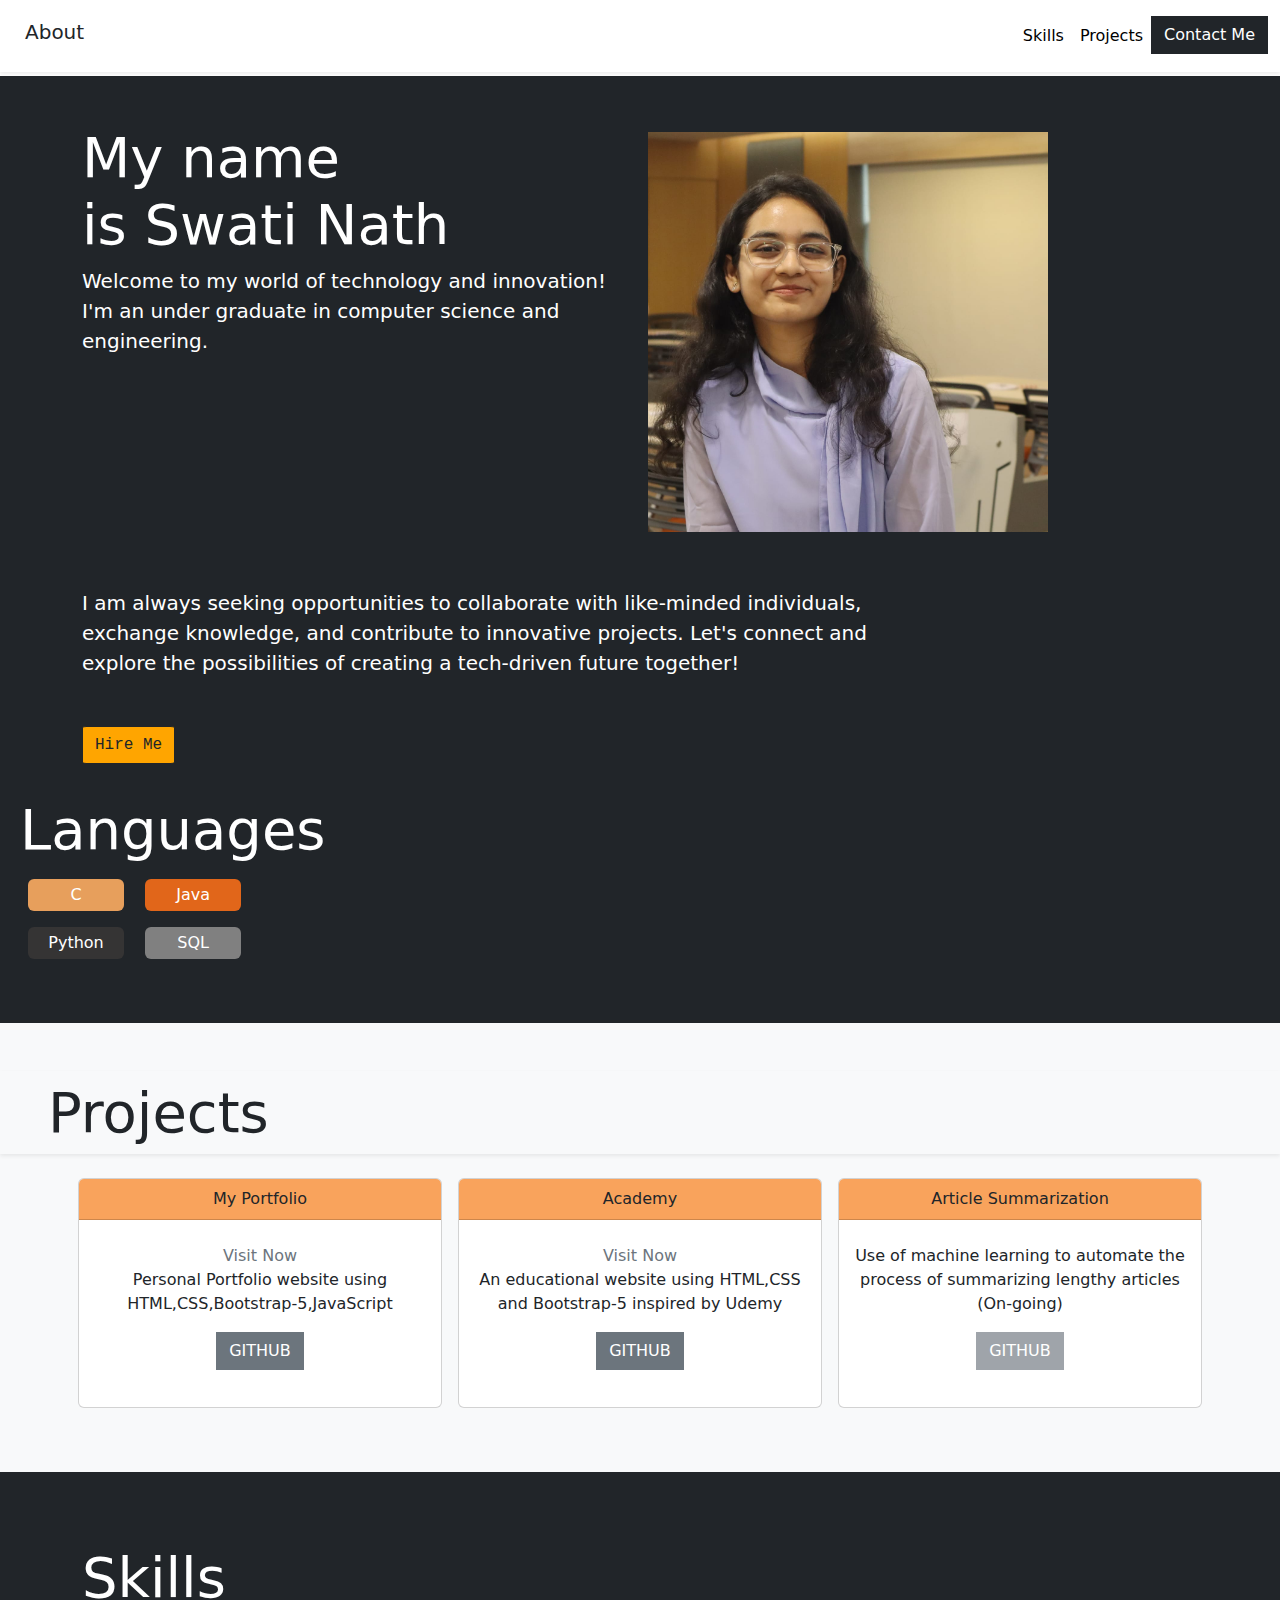
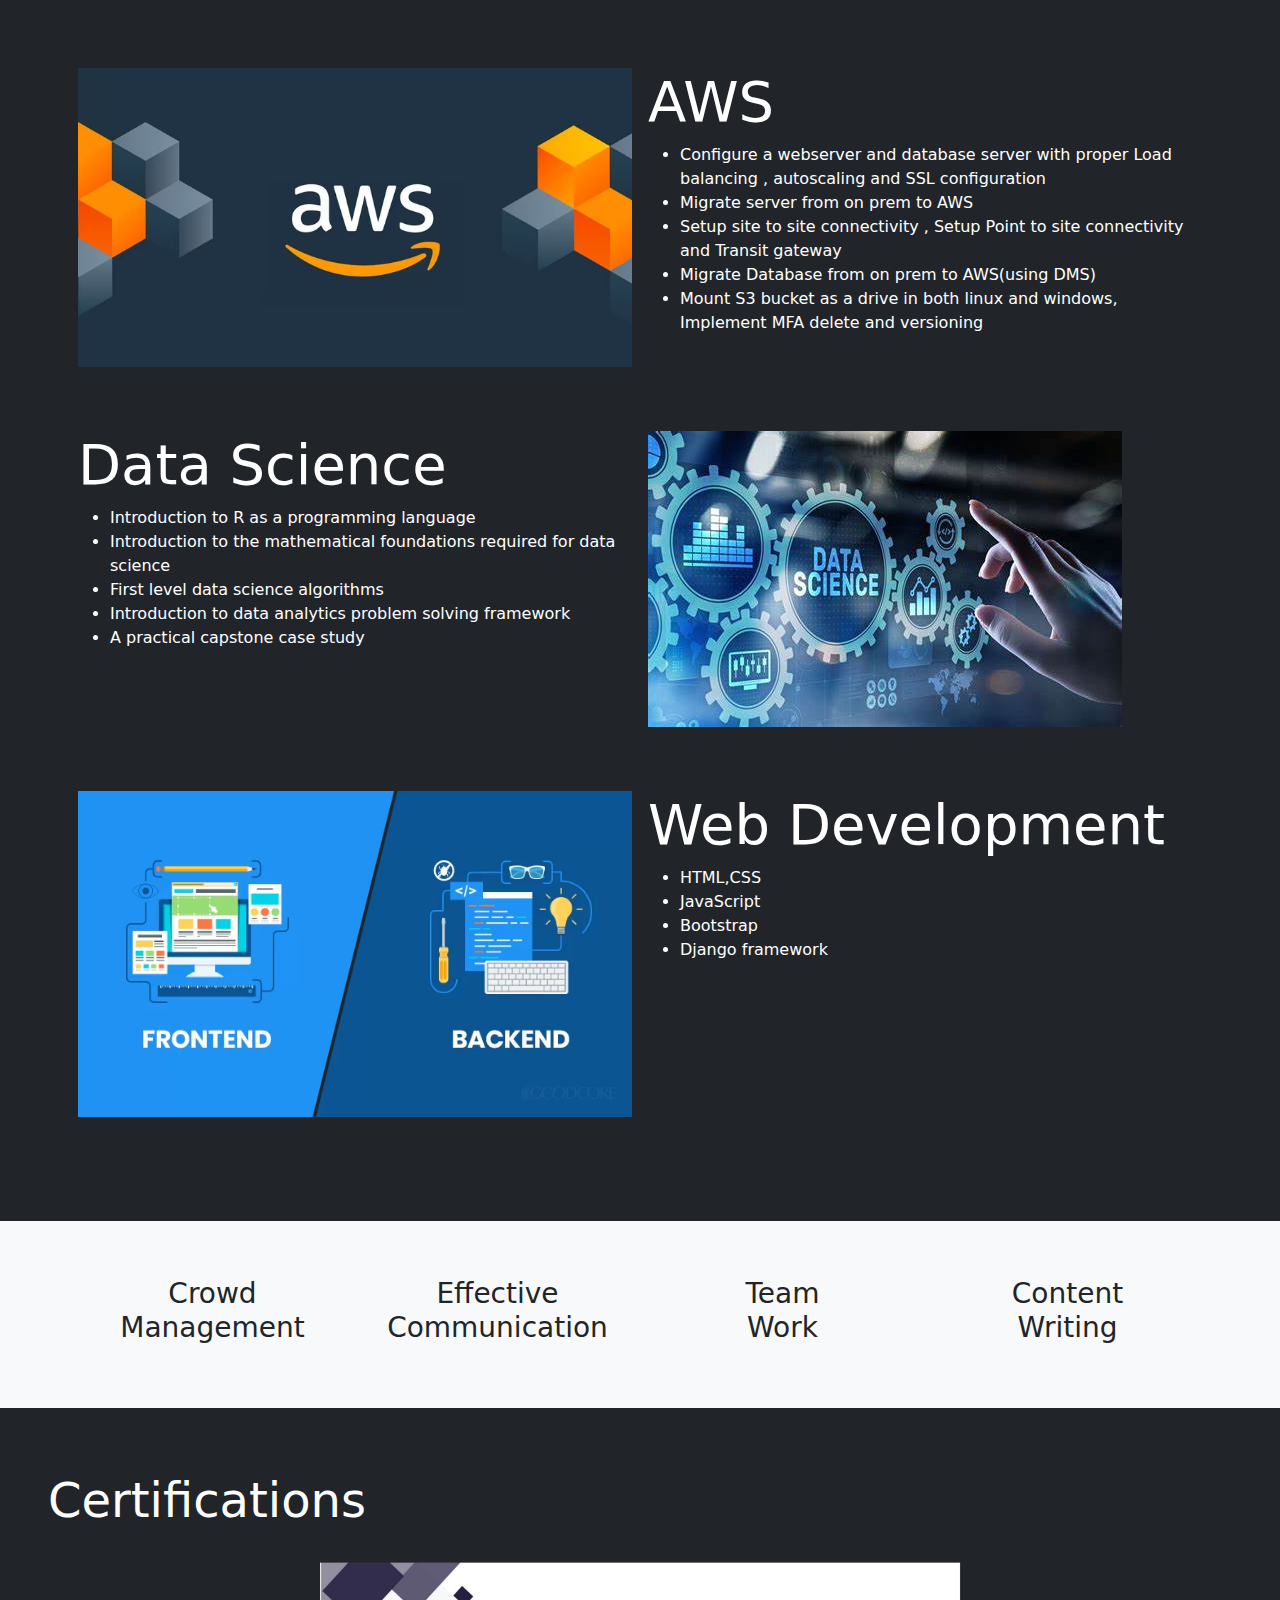
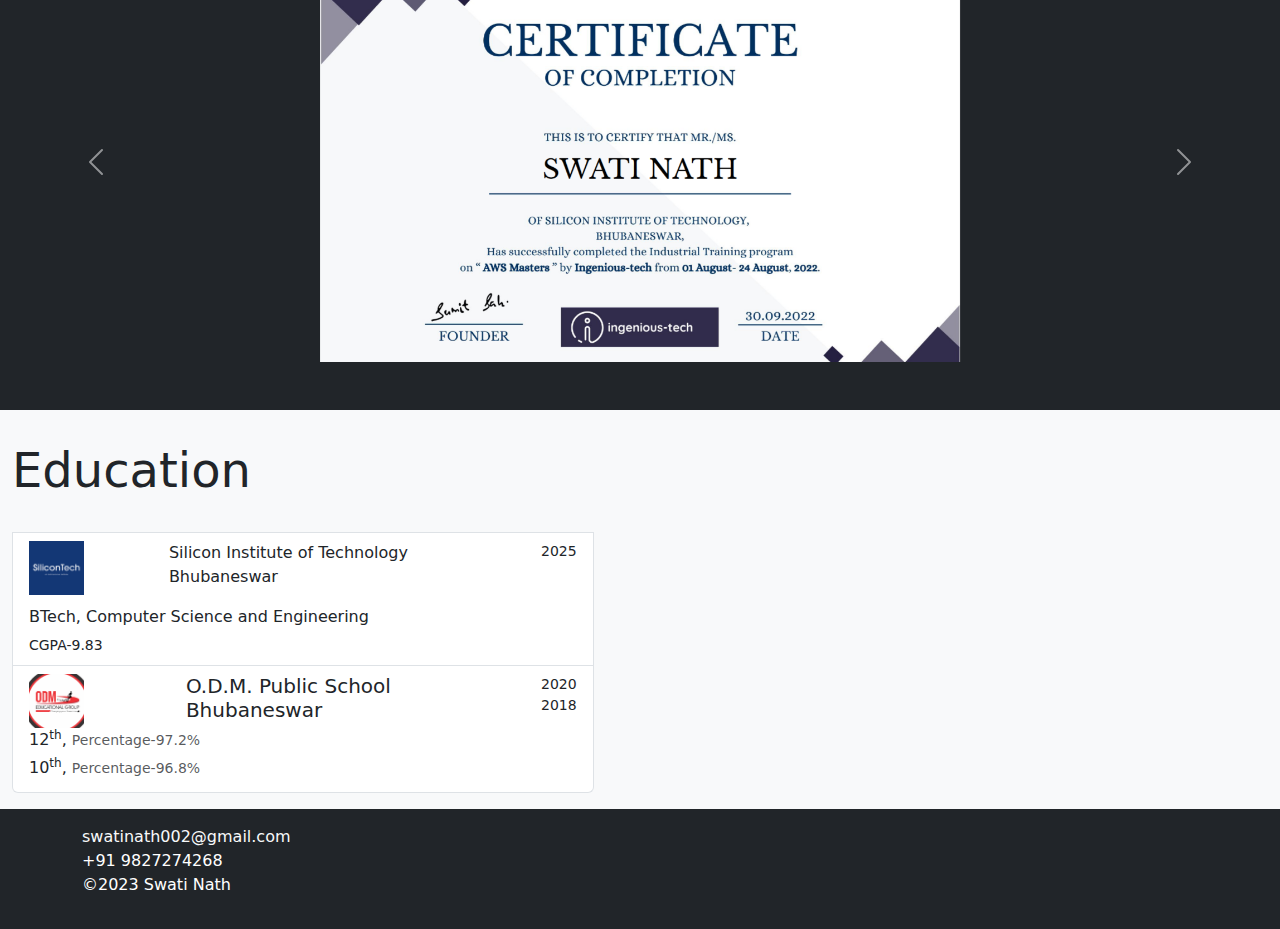
==== index.html @ 9d616083 "functionality improved" ====
<!DOCTYPE html>
<html lang="en">
<head>
    <meta charset="UTF-8">
    <meta name="viewport" content="width=device-width, initial-scale=1.0">
    <title>Swati Nath</title>
    <link rel="stylesheet" href="bootstrap/bootstrap.min.css">
    <link rel="stylesheet" href="https://cdnjs.cloudflare.com/ajax/libs/font-awesome/6.4.0/css/all.min.css" integrity="sha512-iecdLmaskl7CVkqkXNQ/ZH/XLlvWZOJyj7Yy7tcenmpD1ypASozpmT/E0iPtmFIB46ZmdtAc9eNBvH0H/ZpiBw==" crossorigin="anonymous" referrerpolicy="no-referrer" />
    <link rel="stylesheet" href="CSS/style.css">
</head>
<body>
    <!-- Nav bar -->
    <nav class="navbar navbar-expand-lg mb-1 shadow-sm">
        <div class="container-fluid">
          <a class="navbar-brand" href="#">
            <!-- <h5>About</h5> -->
            <!-- Button trigger modal -->
<button type="button" class="btn" data-bs-toggle="modal" data-bs-target="#exampleModal">
  <h5>About</h5>
</button>
<!-- Modal -->
<div class="modal fade" id="exampleModal" tabindex="-1" aria-labelledby="exampleModalLabel" aria-hidden="true">
  <div class="modal-dialog modal-dialog-centered modal-dialog-scrollable w-500">
    <div class="modal-content">
      <div class="modal-header">
        <h1 class="modal-title fs-5" id="exampleModalLabel">Hello readers!</h1>
        <button type="button" class="btn-close" data-bs-dismiss="modal" aria-label="Close"></button>
      </div>
      <div class="modal-body d-flex">
        <p class="fs-6">Welcome to my world of technology and innovation! <br> I'm an under graduate in computer science and engineering . <br>My passion lies in unraveling the mysteries hidden <br>within data and utilizing its potential to drive impactful insights. <br>
          Currently, I'm immersed in the fascinating realms of <br> machine learning and artificial intelligence, constantly seeking <br>to expand my knowledge and <br>apply cutting-edge techniques to real-world challenges. <br>
          Additionally, I work in building robust web applications <br> using Django, crafting solutions that seamlessly integrate <br>front-end and back-end technologies.The power to transform <br>ideas into functional, user-centric applications is what drives my <br>enthusiasm for web development.
          
          </p>
      </div>
      <div class="modal-footer">
        <button type="button" class="btn btn-secondary" data-bs-dismiss="modal">Close</button>
      
      </div>
    </div>
  </div>
</div>
          </a>
          <button class="navbar-toggler" type="button" data-bs-toggle="collapse" data-bs-target="#navbarNav" aria-controls="navbarNav" aria-expanded="false" aria-label="Toggle navigation">
            <span class="navbar-toggler-icon"></span>
          </button>
          <div class="collapse navbar-collapse" id="navbarNav">
            <ul class="navbar-nav ms-auto">
                <li class="nav-item">
                    <a class="nav-link active" aria-current="page" href="#skills">Skills</a>
                </li>
                <li class="nav-item">
                    <a class="nav-link active" aria-current="page" href="#projects">Projects</a>
                </li>
                <li class="nav-item">
                    <a class="btn bg-dark text-white rounded-0" href="#footer">Contact Me</a>
                </li>
              
            </ul>
          </div>
        </div>
      </nav>
    <!-- Photo and desc -->
    <section class="bg-dark text-white py-5 self">
        <div class="container">  
            <div class="row">
              <div class="col text-start">
                    <h1 class="display-4">My name <br> is <span class="fw-bolder">Swati Nath</span></h1>
                    <p class="lead">Welcome to my world of technology and innovation! <br> I'm an under graduate in computer science and engineering.</p>
                    </div>
                    <div class="col-md-6 p-2">
                      <img src="./image/photo1.jpeg" class="photo img-fluid mx-auto" alt="...">
                  </div>
                    <div class="text-lead-start">
                      <p class="lead my-5 d-flex"> I am always seeking opportunities to collaborate with like-minded individuals, <br>exchange knowledge, and contribute to innovative projects. Let's connect and <br>explore the possibilities of creating a tech-driven future together!</p>
                      <button class="lead font-monospace btn btn-outline-dark hirebtn">Hire Me</button>
                    </div>
                </div>
            </div>
            <div class="row">
                <div class="col-md-6 p-2 my-0 mx-3">
                  <h5 class="display-4 mt-4 ms-2">Languages</h5>
                      <div class="badge text-wrap-center py-2 mx-2 ms-3 my-2 lang1" style="width: 6rem; height: 2rem">C</div>
                      <div class="badge text-wrap-center py-2 mx-2 my-2 lang2" style="width: 6rem; height: 2rem">Java</div> <br>
                      <div class="badge text-wrap py-2 my-2 mx-2 ms-3 lang3" style="width: 6rem; height: 2rem">Python</div>
                      <div class="badge text-wrap py-2 my-2 mx-2 lang4" style="width: 6rem; height: 2rem">SQL</div>
                </div>
            </div>       
    </section>
    <!-- Projects -->
    <section id="projects" class="bg-light py-5">
        <div>
            <h3 class="lead display-4 px-5 py-2 shadow-sm d-block bg-light projects">Projects</h3>  
        </div>
           
        <div class="container py-2 d-flex">
            <div class="row">
                <div class="col-md-4 p-2 text-center">
                    <div class="card">
                        <div class="card-header">
                          My Portfolio
                        </div>
                        <div class="card-body">
                          <h5 class="card-title text-fs-6"></h5>
                          <a href="https://swatinath.netlify.app/" class="text-decoration-none text-secondary" target="_blank">Visit Now</a>
                          <p class="card-text text-lead">Personal Portfolio website using HTML,CSS,Bootstrap-5,JavaScript</p>
                          <a href="https://github.com/swatinath/portfolio" class="btn btn-secondary text-lead-monospace rounded-0" target="_blank">GITHUB</a>
                        </div>
                    </div>
                </div>
                <div class="col-md-4 p-2 text-center">
                    <div class="card">
                        <div class="card-header">
                          Academy
                        </div>
                        <div class="card-body">
                          <h5 class="card-title"></h5>
                          <a href="https://academy-bs.netlify.app/" class="text-decoration-none text-secondary" target="_blank">Visit Now</a>
                          <p class="card-text text-lead">An educational website using HTML,CSS and Bootstrap-5 inspired by Udemy </p>
                          <a href="https://github.com/swatinath/academy" class="btn btn-secondary text-lead-monospace rounded-0" target="_blank">GITHUB</a>
                        </div>
                      </div>
                </div>
                <div class="col-md-4 p-2 text-center">
                    <div class="card">
                        <div class="card-header">
                          Article Summarization
                        </div>
                        <div class="card-body">
                          <h5 class="card-title"></h5>
                          <p class="card-text text-lead">Use of machine learning to automate the process of summarizing lengthy articles <br>(On-going)</p>
                          <a href="#" target="_blank" disabled><button type="button" class="btn btn-secondary rounded-0" disabled>GITHUB</button>
                          </a>
                        </div>
                      </div>
                </div>
            </div>
        </div>
        
    </section>
    <!-- Skills -->
    <section id="skills" class="bg-dark text-white py-5">
        <div class="container">
            <h3 class="display-4 mt-4 my-5">Skills</h3>
            <div class="row my-3">
                <div class="col-md-6 col-md-push-6 p-2">
                    <img src="./image/awslogo.jpg" class="img-fluid" alt="...">
                </div>
                <div class="col-md-6 col-md-pull-6 p-2">
                    <h2 class="lead display-4">AWS</h2>
                    <ul>
                        <li>Configure a webserver and database server with proper Load balancing , autoscaling and SSL configuration</li>
                        <li>Migrate server from on prem to AWS</li>
                        <li>Setup site to site connectivity , Setup Point to site connectivity and Transit gateway</li>
                        <li>Migrate Database from on prem to AWS(using DMS)</li>
                        <li>Mount S3 bucket as a drive in both linux and windows, Implement MFA delete and versioning</li>
                      
                    </ul>                   
                </div>
            </div>
            <div class="row my-5 row-reorder">
                <div id="side_panel" class="col-md-6 col-sm-12 p-2">
                    <h2 class="lead display-4">Data Science</h2>
                    <ul>
                      <li>Introduction to R as a programming language</li> 
                      <li>Introduction to the mathematical foundations required for data science</li> 
                      <li>First level data science algorithms</li> 
                      <li>Introduction to data analytics problem solving framework</li>
                      <li>A practical capstone case study</li>
                    </ul>                   
                </div>
                <div id="mainContent" class="col-md-6 col-sm-12 p-2">
                    <img src="./image/Data sc.jpeg" class="img-fluid" alt="...">
                </div>
            </div>
            <div class="row my-5">
                <div class="col-md-6 p-2">
                    <img src="./image/webd.jpg" class="img-fluid" alt="...">
                </div>
                <div class="col-md-6 p-2">
                    <h2 class="lead display-4">Web Development</h2>
                    <ul>
                        <li>HTML,CSS</li>
                        <li>JavaScript</li>
                        <li>Bootstrap</li>
                        <li>Django framework</li>
                    </ul>                   
                </div>    
            </div>
        </div>
            

    </section>
    <!-- soft skills -->
    <section class="bg-light py-5">
      <div class="container">
          <div class="row">
              <div class="col-sm-3 p-2 text-center">
                <i class="fa-solid fa-users fa-2xl"></i>
                  <h3> Crowd <br> Management</h3>
              </div>
              <div class="col-sm-3 p-2 text-center">
                <i class="fa-solid fa-comment-dots fa-2xl"></i>
                  <h3> Effective <br> Communication</h3>
              </div>
              <div class="col-sm-3 p-2 text-center">
                <i class="fa-solid fa-people-carry-box fa-2xl"></i>
                  <h3> Team <br> Work</h3>
              </div>
              <div class="col-sm-3 p-2 text-center">
                <i class="fa-solid fa-pen-to-square fa-2xl"></i>
                  <h3> Content <br> Writing</h3>
              </div>
          </div>
      </div>
  </section>
    
    <!-- Certifications carousel -->
    <section class="bg-dark text-white py-5">
        <h3 class="display-5 py-3 mx-5 mb-3">Certifications</h3>
        <div id="carouselExampleFade" class="carousel slide carousel-fade">
            <div class="carousel-inner">
              <div class="carousel-item active ">
                <img src="./image/AWS Masters Certificate - SWATI NATH.png" class="mx-auto d-block w-50" alt="...">
              </div>
              <div class="carousel-item">
                <img src="./image/dsc-certificate.jpg" class="mx-auto d-block w-50" alt="...">
              </div>
            </div>
            <button class="carousel-control-prev" type="button" data-bs-target="#carouselExampleFade" data-bs-slide="prev">
              <span class="carousel-control-prev-icon" aria-hidden="true"></span>
              <span class="visually-hidden">Previous</span>
            </button>
            <button class="carousel-control-next" type="button" data-bs-target="#carouselExampleFade" data-bs-slide="next">
              <span class="carousel-control-next-icon" aria-hidden="true"></span>
              <span class="visually-hidden">Next</span>
            </button>
          </div>
    </section>
    <!-- Education -->
    <section class="bg-light py-3">
      <div class="container d-inline-flex px-10">
        <div class="list-group">
            <h3 class="display-5 py-3 mb-3">Education</h3>
            <a href="#" class="list-group-item list-group-item-action" aria-current="true">
              <div class="d-flex w-200 justify-content-between">
                <img src="./image/siliconlogo.png" alt="." class="float-start edlogo">
                <p class="mb-3 text-md-start">Silicon Institute of Technology <br>Bhubaneswar</p>
                <small class="ps-5">2025</small>
              </div>
              <p class="mb-1">BTech, Computer Science and Engineering</p>
              <small>CGPA-9.83</small>
            </a>
            <a href="#" class="list-group-item list-group-item-action">
              <div class="d-flex w-200 justify-content-between">
                <img src="./image/odmlogo.jpg" alt="." class="float-start edlogo">
                <h5 class="mb-1">O.D.M. Public School <br>Bhubaneswar</h5>
                <small class="ps-5">2020 <br>2018</small>
              </div>
              <p class="mb-1">12<sup>th</sup>,
              <small class="text-body-secondary">Percentage-97.2%</small></p>
              <p class="mb-1">10<sup>th</sup>,
                <small class="text-body-secondary">Percentage-96.8%</small></p>
            </a>
          </div>
    </div>
      
  </section>
    <!-- footer -->
    <footer id="footer" class="bg-dark text-white py-3">
      <div class="container">
          <div class="row">
              <div class="col-sm-6">
                  <p><a href="" class="text-decoration-none d-flex text-light">swatinath002@gmail.com</a>+91 9827274268 <br>&copy;2023 Swati Nath</p>
                 
              </div>
              <div class="col-sm-6 text-end">
                <a href="https://github.com/swatinath" class="icon-link" target="_blank"><i class="fa-brands fa-square-github fa-2xl"></i></a>
                <a href="https://www.linkedin.com/in/swati-nath20" class="icon-link" target="_blank"><i class="fa-brands fa-linkedin fa-2xl mx-0.5"></i></a>
              </div>
          </div>
      </div>
  </footer>
    <script src="./bootstrap/bootstrap.bundle.min.js"></script>
    
</body>
</html>
---- CSS/style.css ----
body{
    overflow-x: hidden;
}
.badge{
    background-color: rgb(67, 67, 67);
    font-size: medium;
    font-weight: 400;
}
.self{
    height: 50%;
}
.photo{
    margin-top: 0px;
    margin-left: 170px;
    height: 400px;
    width: 400px;
}

.hirebtn{
    background-color: orange;
    border-radius: 5%;
}
.lang1{
    background-color: rgb(231, 159, 92);
}
.lang2{
    background-color: rgb(225, 102, 26);
}
.lang3{
    background-color: rgb(53, 52, 52);
}
.lang4{
    background-color:  grey;
}
.aca{
    overflow-x: auto;
    width: 100%;
    text-align: left;
    margin-left: 10px;
   
}
.carousel-item{
    height: 400px;
}
.edlogo{
    height: 10%;
    width: 10%;
}
.icon-link{
    color: inherit;
  text-decoration: none;
}
.card-header{
    background-color: rgb(249, 163, 92);
}
.card{
    height: 230px;
}

@media only screen and (max-width: 786px) {
    .container{
        width: 100%;
    }
    .carousel-item{
        height: auto;
    }
    .reorder {
        display: flex;
        flex-direction: column;
      }
      #side_panel{
        order: 2;
      }
    .projects{
        margin-left: 0%;
        border-collapse: collapse ;
    }
    .icon-link{
        margin-bottom: auto;
    }
}
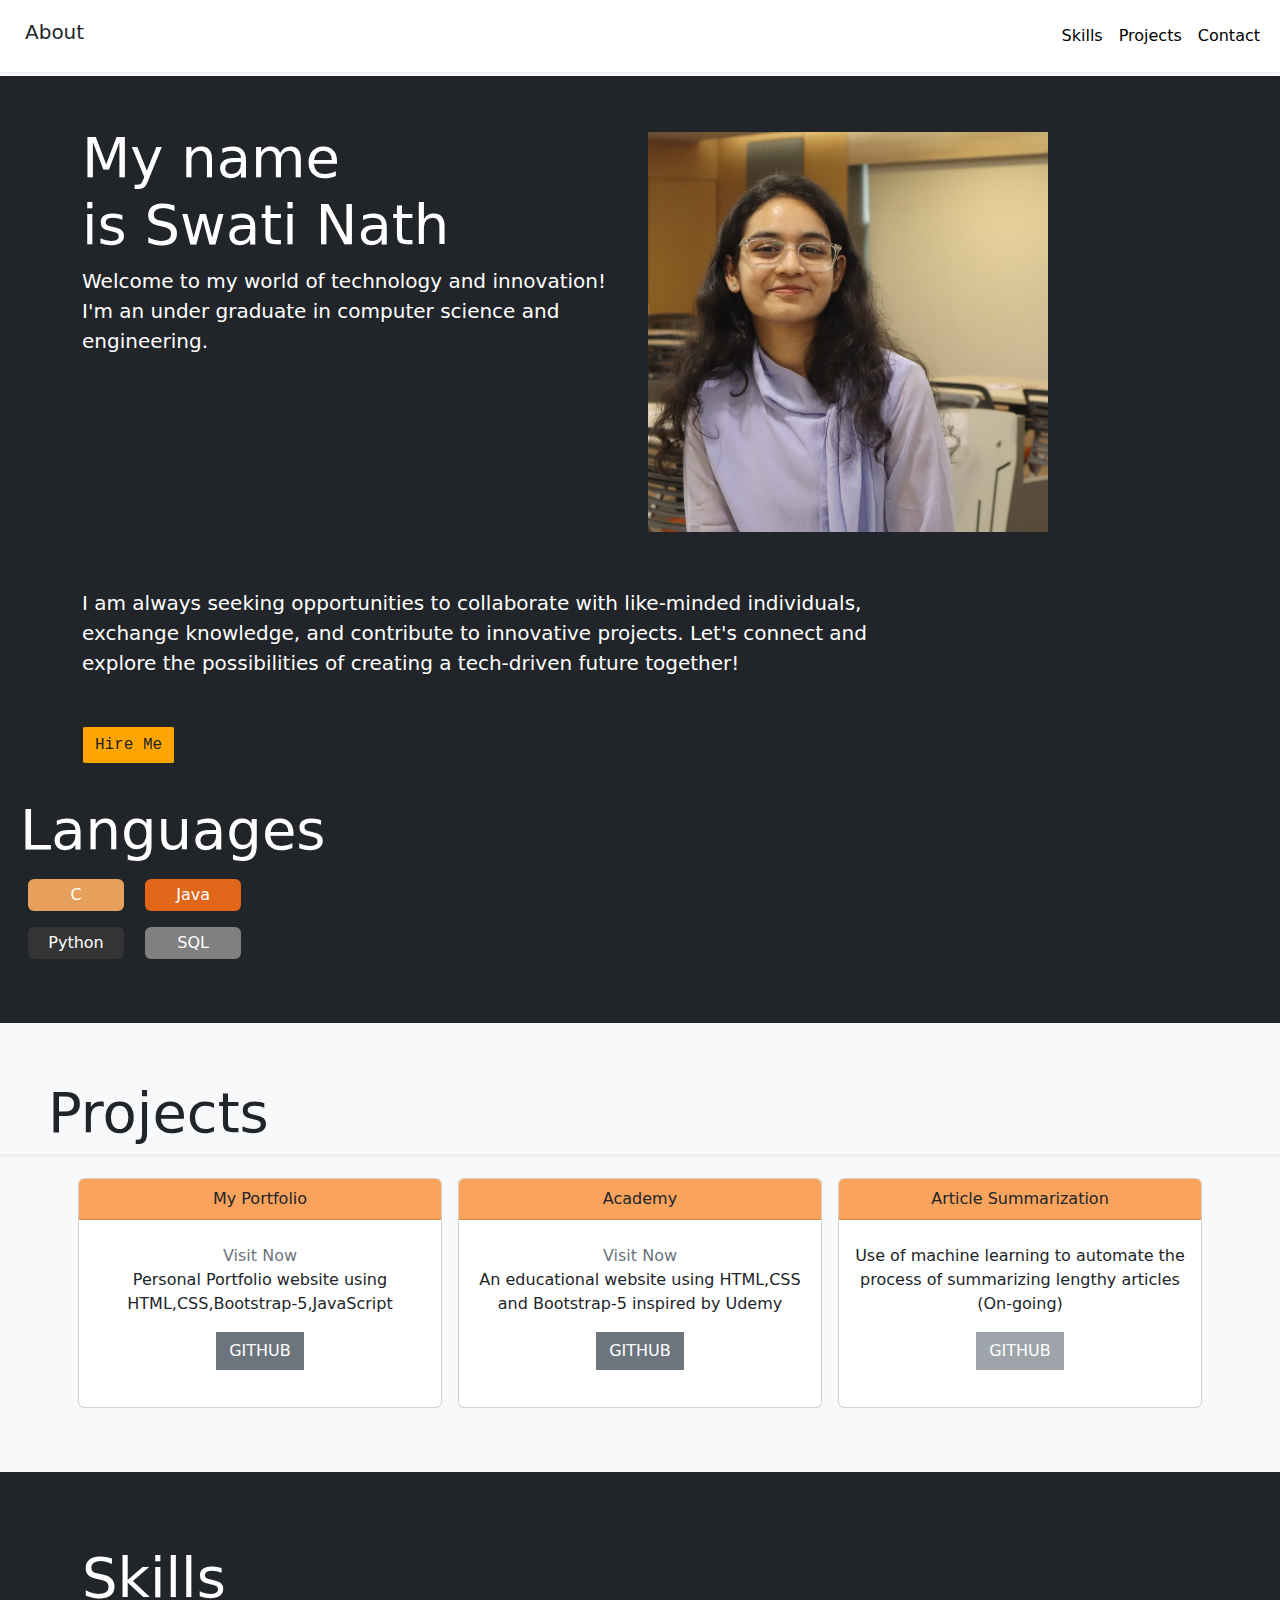
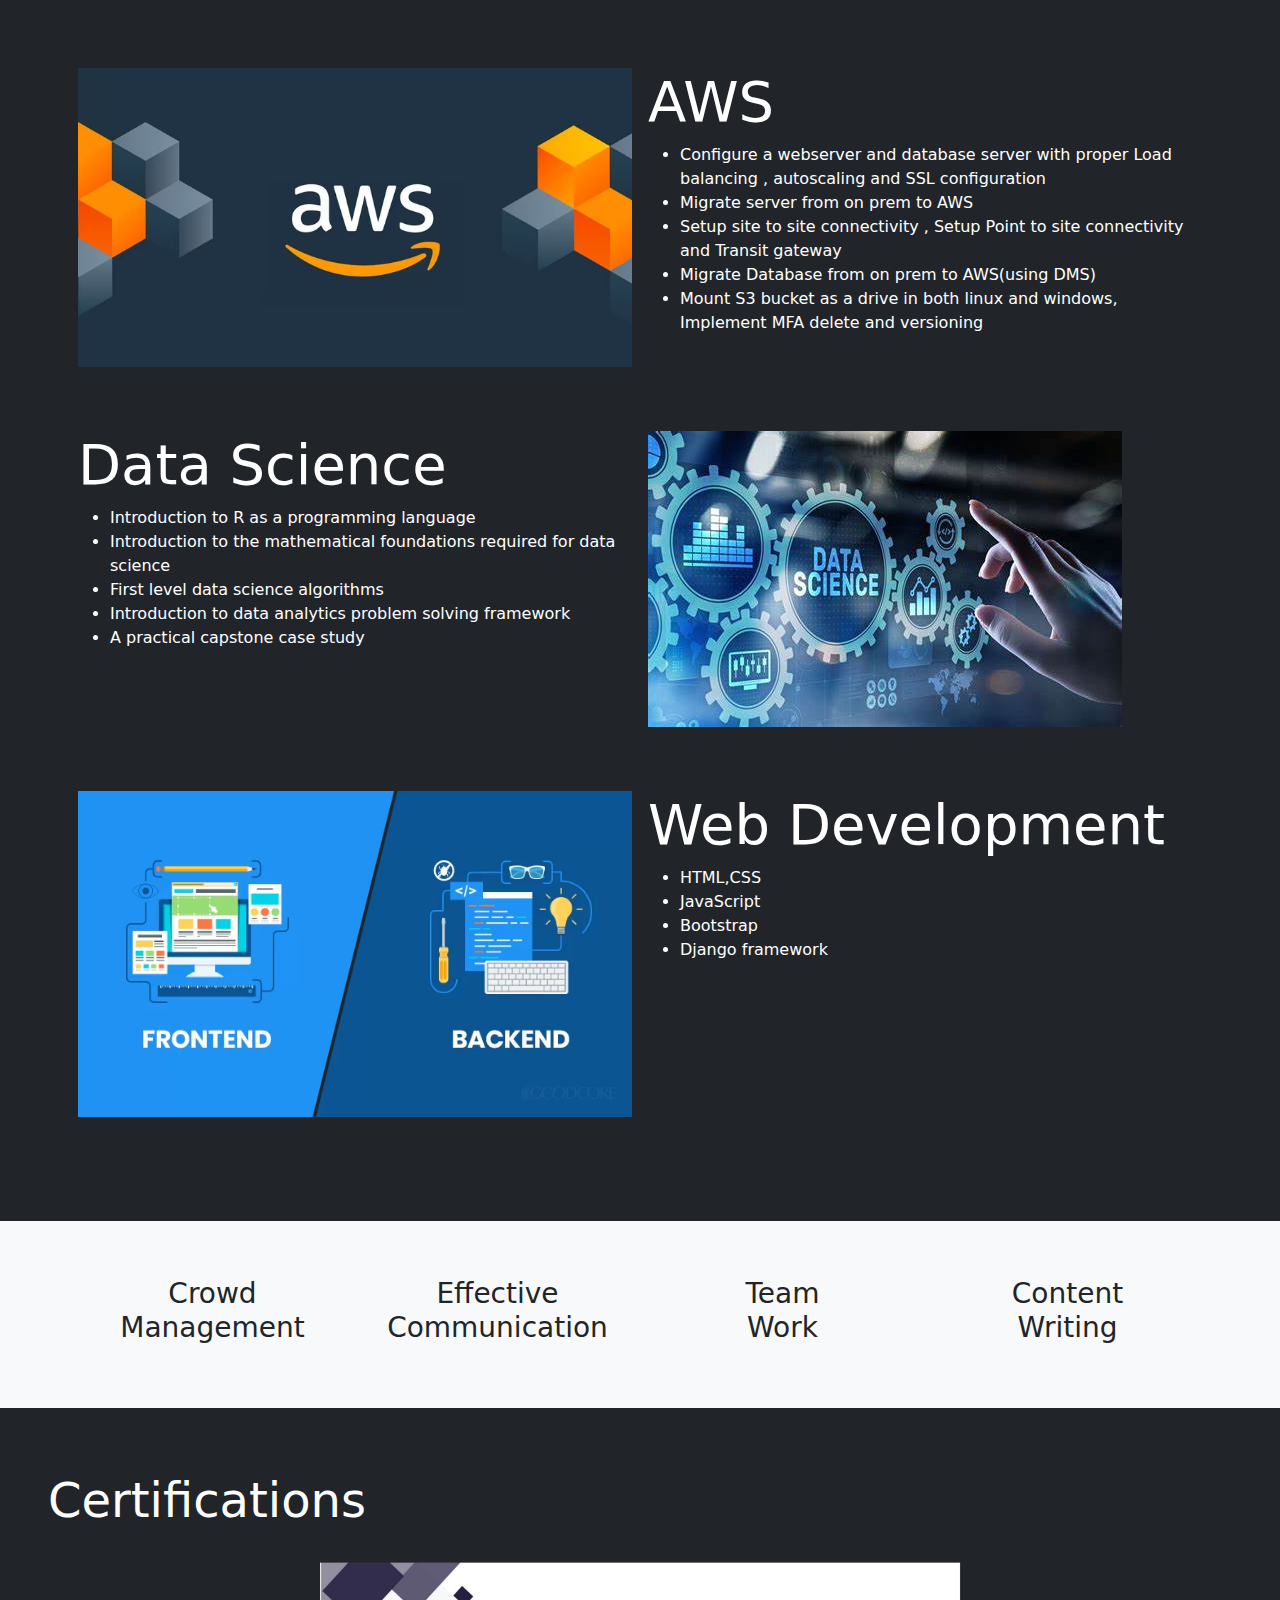
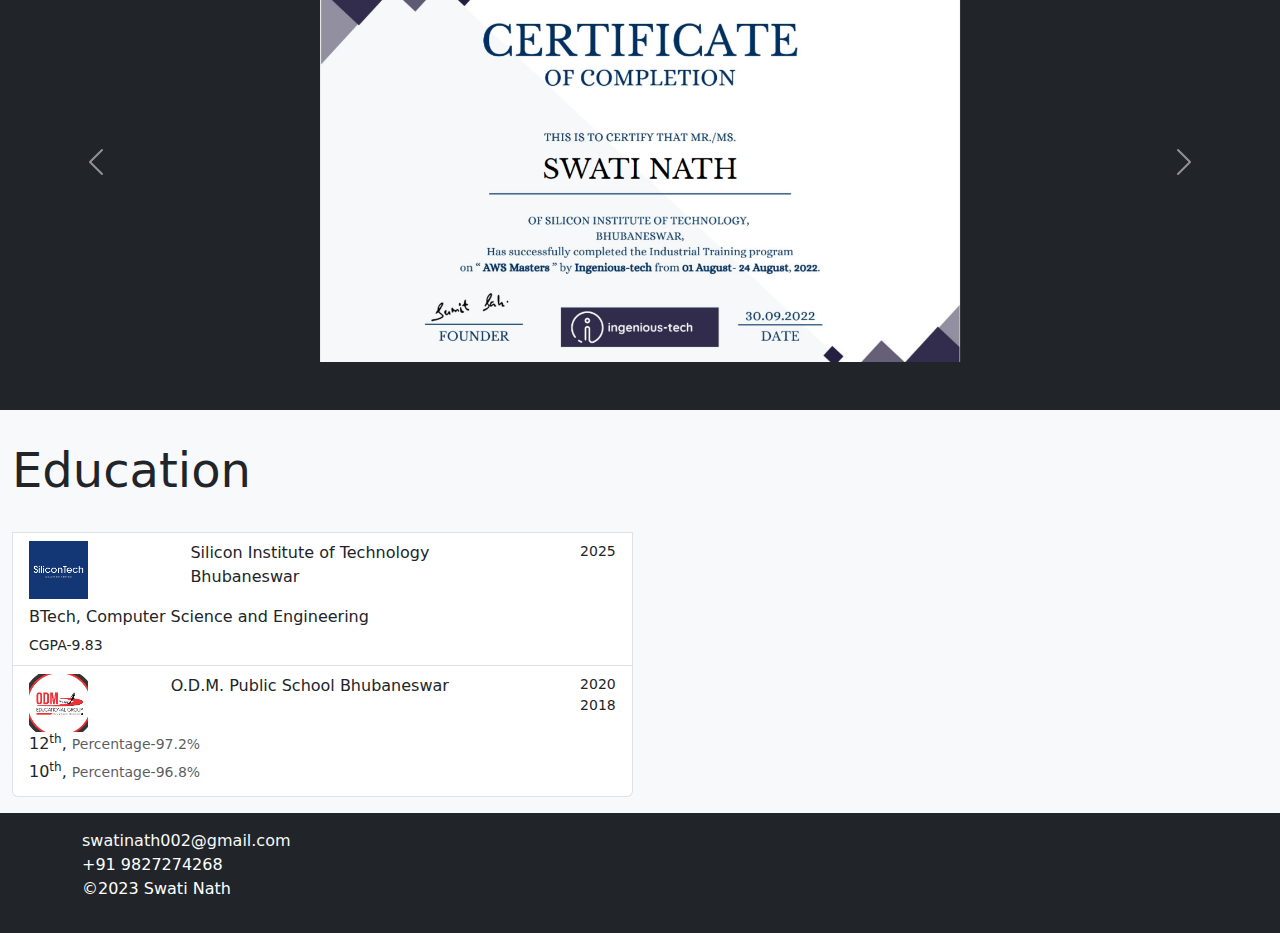
==== commit ad0ddfcc: "improved functionality" ====
--- a/index.html
+++ b/index.html
@@ -53,8 +53,11 @@
                     <a class="nav-link active" aria-current="page" href="#projects">Projects</a>
                 </li>
                 <li class="nav-item">
+                    <a class="nav-link active" aria-current="page" href="#footer">Contact</a>
+                </li>
+                <!-- <li class="nav-item">
                     <a class="btn bg-dark text-white rounded-0" href="#footer">Contact Me</a>
-                </li>
+                </li> -->
               
             </ul>
           </div>
@@ -254,7 +257,7 @@
             <a href="#" class="list-group-item list-group-item-action">
               <div class="d-flex w-200 justify-content-between">
                 <img src="./image/odmlogo.jpg" alt="." class="float-start edlogo">
-                <h5 class="mb-1">O.D.M. Public School <br>Bhubaneswar</h5>
+                <p class="mb-2">O.D.M. Public School Bhubaneswar</p>
                 <small class="ps-5">2020 <br>2018</small>
               </div>
               <p class="mb-1">12<sup>th</sup>,
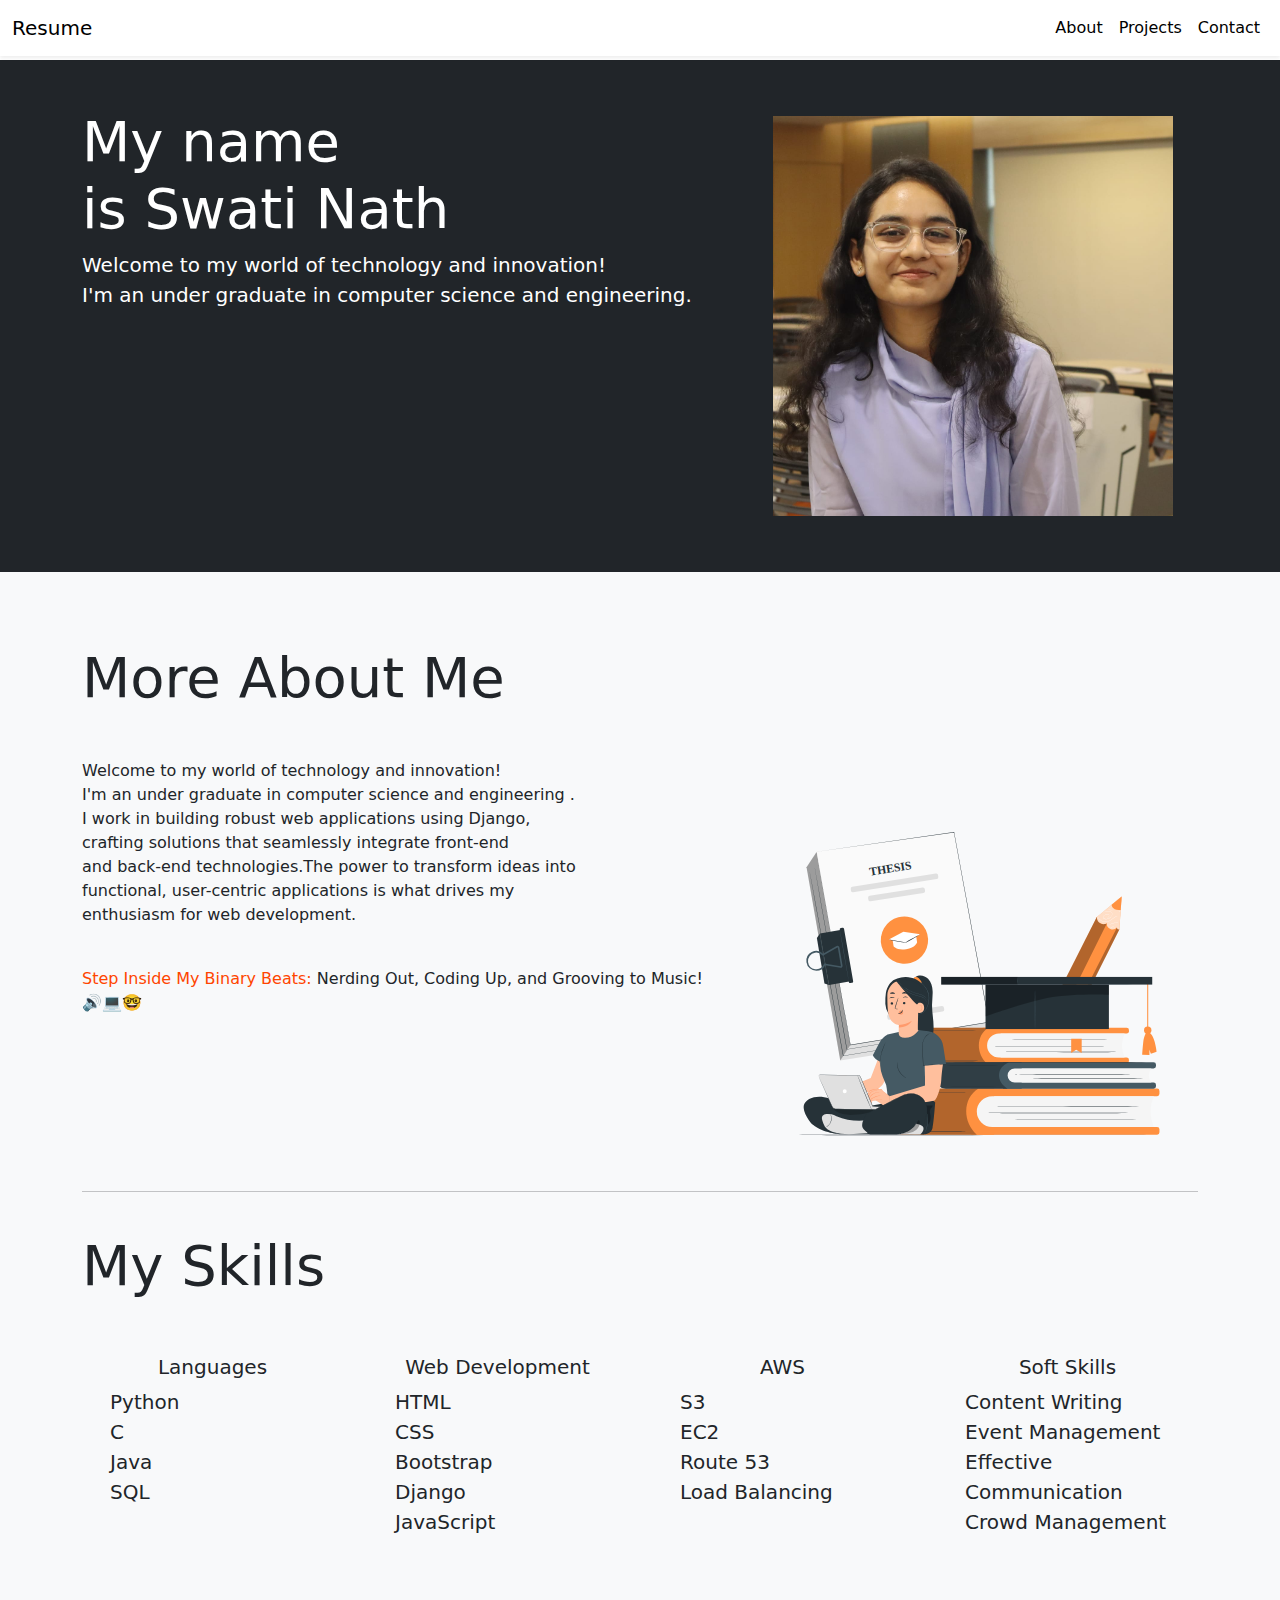
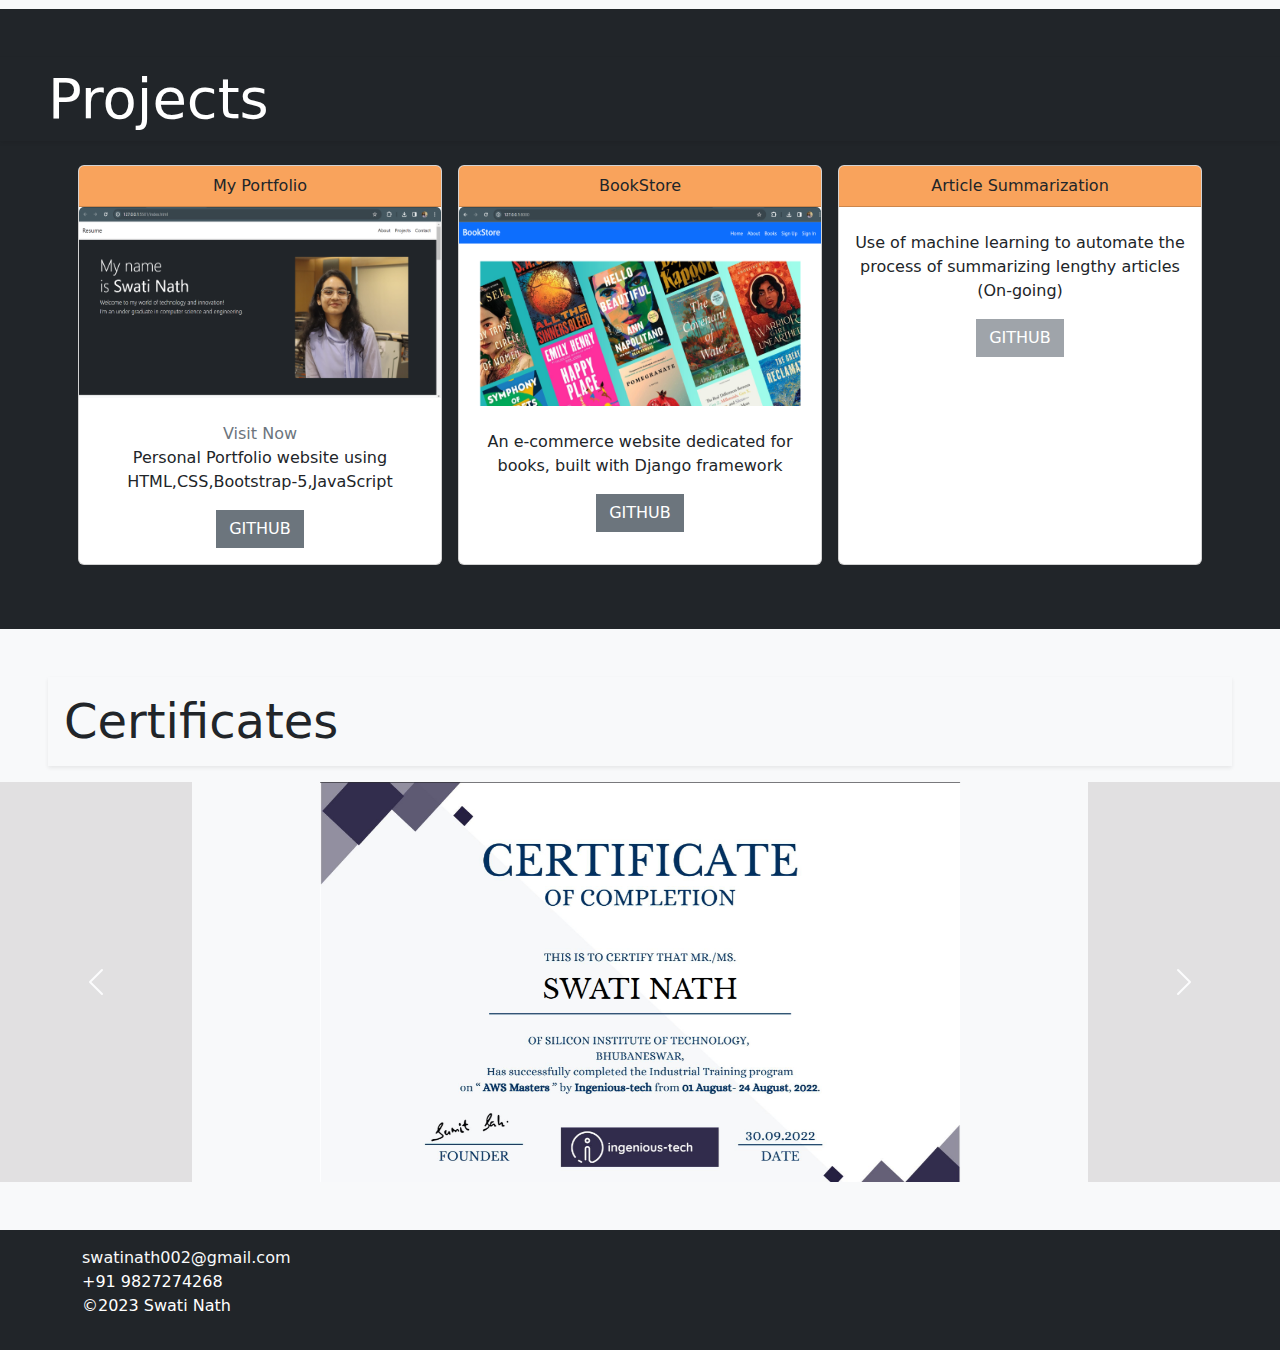
==== commit f8fa0546: "new edits" ====
--- a/index.html
+++ b/index.html
@@ -12,42 +12,17 @@
     <!-- Nav bar -->
     <nav class="navbar navbar-expand-lg mb-1 shadow-sm">
         <div class="container-fluid">
-          <a class="navbar-brand" href="#">
-            <!-- <h5>About</h5> -->
-            <!-- Button trigger modal -->
-<button type="button" class="btn" data-bs-toggle="modal" data-bs-target="#exampleModal">
-  <h5>About</h5>
-</button>
-<!-- Modal -->
-<div class="modal fade" id="exampleModal" tabindex="-1" aria-labelledby="exampleModalLabel" aria-hidden="true">
-  <div class="modal-dialog modal-dialog-centered modal-dialog-scrollable w-500">
-    <div class="modal-content">
-      <div class="modal-header">
-        <h1 class="modal-title fs-5" id="exampleModalLabel">Hello readers!</h1>
-        <button type="button" class="btn-close" data-bs-dismiss="modal" aria-label="Close"></button>
-      </div>
-      <div class="modal-body d-flex">
-        <p class="fs-6">Welcome to my world of technology and innovation! <br> I'm an under graduate in computer science and engineering . <br>My passion lies in unraveling the mysteries hidden <br>within data and utilizing its potential to drive impactful insights. <br>
-          Currently, I'm immersed in the fascinating realms of <br> machine learning and artificial intelligence, constantly seeking <br>to expand my knowledge and <br>apply cutting-edge techniques to real-world challenges. <br>
-          Additionally, I work in building robust web applications <br> using Django, crafting solutions that seamlessly integrate <br>front-end and back-end technologies.The power to transform <br>ideas into functional, user-centric applications is what drives my <br>enthusiasm for web development.
+<a href="swatinath.pdf" target="_blank" style="text-decoration: none; color:black" class="fs-5">Resume</a>
+  
+
           
-          </p>
-      </div>
-      <div class="modal-footer">
-        <button type="button" class="btn btn-secondary" data-bs-dismiss="modal">Close</button>
-      
-      </div>
-    </div>
-  </div>
-</div>
-          </a>
           <button class="navbar-toggler" type="button" data-bs-toggle="collapse" data-bs-target="#navbarNav" aria-controls="navbarNav" aria-expanded="false" aria-label="Toggle navigation">
             <span class="navbar-toggler-icon"></span>
           </button>
           <div class="collapse navbar-collapse" id="navbarNav">
             <ul class="navbar-nav ms-auto">
                 <li class="nav-item">
-                    <a class="nav-link active" aria-current="page" href="#skills">Skills</a>
+                    <a class="nav-link active" aria-current="page" href="#skills">About</a>
                 </li>
                 <li class="nav-item">
                     <a class="nav-link active" aria-current="page" href="#projects">Projects</a>
@@ -55,10 +30,6 @@
                 <li class="nav-item">
                     <a class="nav-link active" aria-current="page" href="#footer">Contact</a>
                 </li>
-                <!-- <li class="nav-item">
-                    <a class="btn bg-dark text-white rounded-0" href="#footer">Contact Me</a>
-                </li> -->
-              
             </ul>
           </div>
         </div>
@@ -71,29 +42,81 @@
                     <h1 class="display-4">My name <br> is <span class="fw-bolder">Swati Nath</span></h1>
                     <p class="lead">Welcome to my world of technology and innovation! <br> I'm an under graduate in computer science and engineering.</p>
                     </div>
-                    <div class="col-md-6 p-2">
+                    <div class="col-md-5 col-12 p-2 text-center">
                       <img src="./image/photo1.jpeg" class="photo img-fluid mx-auto" alt="...">
-                  </div>
-                    <div class="text-lead-start">
-                      <p class="lead my-5 d-flex"> I am always seeking opportunities to collaborate with like-minded individuals, <br>exchange knowledge, and contribute to innovative projects. Let's connect and <br>explore the possibilities of creating a tech-driven future together!</p>
-                      <button class="lead font-monospace btn btn-outline-dark hirebtn">Hire Me</button>
                     </div>
                 </div>
             </div>
-            <div class="row">
-                <div class="col-md-6 p-2 my-0 mx-3">
-                  <h5 class="display-4 mt-4 ms-2">Languages</h5>
-                      <div class="badge text-wrap-center py-2 mx-2 ms-3 my-2 lang1" style="width: 6rem; height: 2rem">C</div>
-                      <div class="badge text-wrap-center py-2 mx-2 my-2 lang2" style="width: 6rem; height: 2rem">Java</div> <br>
-                      <div class="badge text-wrap py-2 my-2 mx-2 ms-3 lang3" style="width: 6rem; height: 2rem">Python</div>
-                      <div class="badge text-wrap py-2 my-2 mx-2 lang4" style="width: 6rem; height: 2rem">SQL</div>
-                </div>
-            </div>       
     </section>
+    <!-- Skills -->
+    <section id="skills" class="bg-light py-5">
+      <div class="container">
+        <div class="row">
+          <h3 class="display-4 mt-4 my-5">More About Me</h3>
+          <div class="col">
+            <p class="fs-6">Welcome to my world of technology and innovation! <br> I'm an under graduate in computer science and engineering . <br>
+              I work in building robust web applications using Django,<br> crafting solutions that seamlessly integrate front-end<br> and back-end technologies.The power to transform ideas into <br>functional, user-centric applications is what drives my <br>enthusiasm for web development.
+              <br><br>
+              <p><span style="color: orangered;">Step Inside My Binary Beats:</span> Nerding Out, Coding Up, and Grooving to Music! 🔊💻🤓</p> <br>
+              </p>
+          </div>
+          <div class="col-md-5 col-12 p-2 text-center">
+            <img src="./image/Thesis-pana.svg" class="photo img-fluid mx-auto" alt="...">
+        </div>
+        </div>
+        <div class="text-dark">
+          <hr>
+        </div>
+        <div class="row">
+          <h3 class="display-4 mt-4 my-5">My Skills</h3>
+          <div class="col-md-3 p-2 text-center">
+            <h5>Languages</h5>
+            <ul class="fs-5 text-start" style="list-style-type: none;">
+              <li>Python</li>
+              <li>C</li>
+              <li>Java</li>
+              <li>SQL</li>
+            </ul>
+          </div>
+        <div class="col-md-3 p-2 text-center">
+          <h5>Web Development</h5>
+            <ul class="fs-5 text-start" style="list-style-type: none;">
+              <li>HTML</li>
+              <li>CSS</li>
+              <li>Bootstrap</li>
+              <li>Django</li>
+              <li>JavaScript</li>
+            </ul>
+        </div>
+        <div class="col-md-3 p-2 text-center">
+          <h5>AWS</h5>
+            <ul class="fs-5 text-start" style="list-style-type: none;">
+              <li>S3</li>
+              <li>EC2</li>
+              <li>Route 53</li>
+              <li>Load Balancing</li>
+              
+            </ul>
+        </div>
+        <div class="col-md-3 p-2 text-center">
+          <h5>Soft Skills</h5>
+            <ul class="fs-5 text-start" style="list-style-type: none;">
+              <li>Content Writing</li>
+              <li>Event Management</li>
+              <li>Effective Communication</li>
+              <li>Crowd Management</li>
+            </ul>
+        </div>
+      </div>
+          </div>
+
+          
+
+  </section>
     <!-- Projects -->
-    <section id="projects" class="bg-light py-5">
+    <section id="projects" class="bg-dark text-white py-5">
         <div>
-            <h3 class="lead display-4 px-5 py-2 shadow-sm d-block bg-light projects">Projects</h3>  
+            <h3 class="lead display-4 px-5 py-2 shadow-sm d-block projects">Projects</h3>  
         </div>
            
         <div class="container py-2 d-flex">
@@ -102,7 +125,9 @@
                     <div class="card">
                         <div class="card-header">
                           My Portfolio
-                        </div>
+                          
+                        </div>
+                        <img src="./image/pf.png" class="card-img-top" style="height: 50%;" alt="...">
                         <div class="card-body">
                           <h5 class="card-title text-fs-6"></h5>
                           <a href="https://swatinath.netlify.app/" class="text-decoration-none text-secondary" target="_blank">Visit Now</a>
@@ -114,13 +139,13 @@
                 <div class="col-md-4 p-2 text-center">
                     <div class="card">
                         <div class="card-header">
-                          Academy
-                        </div>
+                          BookStore
+                        </div>
+                        <img src="./image/bs2.png" class="card-img-top" style="height: 50%;" alt="...">
                         <div class="card-body">
                           <h5 class="card-title"></h5>
-                          <a href="https://academy-bs.netlify.app/" class="text-decoration-none text-secondary" target="_blank">Visit Now</a>
-                          <p class="card-text text-lead">An educational website using HTML,CSS and Bootstrap-5 inspired by Udemy </p>
-                          <a href="https://github.com/swatinath/academy" class="btn btn-secondary text-lead-monospace rounded-0" target="_blank">GITHUB</a>
+                          <p class="card-text text-lead">An e-commerce website dedicated for books, built with Django framework</p>
+                          <a href="https://github.com/swatinath/BookStore" class="btn btn-secondary text-lead-monospace rounded-0" target="_blank">GITHUB</a>
                         </div>
                       </div>
                 </div>
@@ -140,135 +165,76 @@
             </div>
         </div>
         
+    </section>    
+
+    <!-- Certifications carousel -->
+    <section class="bg-light py-5">
+            <h3 class="display-5 shadow-sm py-3 px-3 mx-5 mb-3">Certificates</h3>
+            <div id="carouselExampleFade" class="carousel slide carousel-fade" data-bs-ride="carousel" data-bs-interval="3000">
+                <!-- Carousel Inner -->
+                <div class="carousel-inner">
+                    <div class="carousel-item active">
+                        <img src="./image/AWS Masters Certificate - SWATI NATH.png" class="mx-auto d-block w-50" alt="...">
+                        <div class="carousel-caption d-none d-md-block">
+                            <!-- Caption content if needed -->
+                        </div>
+                    </div>
+                    <div class="carousel-item">
+                        <img src="./image/dsc-certificate.jpg" class="mx-auto d-block w-50" alt="...">
+                        <div class="carousel-caption d-none d-md-block">
+                            <!-- Caption content if needed -->
+                        </div>
+                    </div>
+                    <div class="carousel-item">
+                      <img src="./image/efest5.0.png" class="mx-auto d-block w-50" alt="...">
+                      <div class="carousel-caption d-none d-md-block">
+                          <!-- Caption content if needed -->
+                      </div>
+                  </div>
+                  <div class="carousel-item">
+                    <img src="./image/nirman2.0.png" class="mx-auto d-block w-50" alt="...">
+                    <div class="carousel-caption d-none d-md-block">
+                        <!-- Caption content if needed -->
+                    </div>
+                </div>
+                <div class="carousel-item">
+                  <img src="./image/tedx.png" class="mx-auto d-block w-50" alt="...">
+                  <div class="carousel-caption d-none d-md-block">
+                      <!-- Caption content if needed -->
+                  </div>
+              </div>
+                </div>
+        
+                <!-- Previous Button -->
+                <button class="carousel-control-prev" type="button" data-bs-target="#carouselExampleFade" data-bs-slide="prev">
+                    <span class="carousel-control-prev-icon" aria-hidden="true"></span>
+                    <span class="visually-hidden">Previous</span>
+                </button>
+        
+                <!-- Next Button -->
+                <button class="carousel-control-next" type="button" data-bs-target="#carouselExampleFade" data-bs-slide="next">
+                    <span class="carousel-control-next-icon" aria-hidden="true"></span>
+                    <span class="visually-hidden">Next</span>
+                </button>
+            </div>        
+        <style>
+            /* Custom CSS for changing the color of carousel arrows and positioning them on top of images */
+            .carousel-control-prev, .carousel-control-next {
+                background-color: #cac8c8; /* Change to the desired dark color */
+                z-index: 1; /* Place arrows on top of the images */
+            }
+        
+            /* Optional: Change the color of the arrow icon itself */
+            
+        
+            /* Hide default carousel indicators */
+            .carousel-indicators {
+                display: none;
+            }
+        </style>
+        
     </section>
-    <!-- Skills -->
-    <section id="skills" class="bg-dark text-white py-5">
-        <div class="container">
-            <h3 class="display-4 mt-4 my-5">Skills</h3>
-            <div class="row my-3">
-                <div class="col-md-6 col-md-push-6 p-2">
-                    <img src="./image/awslogo.jpg" class="img-fluid" alt="...">
-                </div>
-                <div class="col-md-6 col-md-pull-6 p-2">
-                    <h2 class="lead display-4">AWS</h2>
-                    <ul>
-                        <li>Configure a webserver and database server with proper Load balancing , autoscaling and SSL configuration</li>
-                        <li>Migrate server from on prem to AWS</li>
-                        <li>Setup site to site connectivity , Setup Point to site connectivity and Transit gateway</li>
-                        <li>Migrate Database from on prem to AWS(using DMS)</li>
-                        <li>Mount S3 bucket as a drive in both linux and windows, Implement MFA delete and versioning</li>
-                      
-                    </ul>                   
-                </div>
-            </div>
-            <div class="row my-5 row-reorder">
-                <div id="side_panel" class="col-md-6 col-sm-12 p-2">
-                    <h2 class="lead display-4">Data Science</h2>
-                    <ul>
-                      <li>Introduction to R as a programming language</li> 
-                      <li>Introduction to the mathematical foundations required for data science</li> 
-                      <li>First level data science algorithms</li> 
-                      <li>Introduction to data analytics problem solving framework</li>
-                      <li>A practical capstone case study</li>
-                    </ul>                   
-                </div>
-                <div id="mainContent" class="col-md-6 col-sm-12 p-2">
-                    <img src="./image/Data sc.jpeg" class="img-fluid" alt="...">
-                </div>
-            </div>
-            <div class="row my-5">
-                <div class="col-md-6 p-2">
-                    <img src="./image/webd.jpg" class="img-fluid" alt="...">
-                </div>
-                <div class="col-md-6 p-2">
-                    <h2 class="lead display-4">Web Development</h2>
-                    <ul>
-                        <li>HTML,CSS</li>
-                        <li>JavaScript</li>
-                        <li>Bootstrap</li>
-                        <li>Django framework</li>
-                    </ul>                   
-                </div>    
-            </div>
-        </div>
-            
-
-    </section>
-    <!-- soft skills -->
-    <section class="bg-light py-5">
-      <div class="container">
-          <div class="row">
-              <div class="col-sm-3 p-2 text-center">
-                <i class="fa-solid fa-users fa-2xl"></i>
-                  <h3> Crowd <br> Management</h3>
-              </div>
-              <div class="col-sm-3 p-2 text-center">
-                <i class="fa-solid fa-comment-dots fa-2xl"></i>
-                  <h3> Effective <br> Communication</h3>
-              </div>
-              <div class="col-sm-3 p-2 text-center">
-                <i class="fa-solid fa-people-carry-box fa-2xl"></i>
-                  <h3> Team <br> Work</h3>
-              </div>
-              <div class="col-sm-3 p-2 text-center">
-                <i class="fa-solid fa-pen-to-square fa-2xl"></i>
-                  <h3> Content <br> Writing</h3>
-              </div>
-          </div>
-      </div>
-  </section>
     
-    <!-- Certifications carousel -->
-    <section class="bg-dark text-white py-5">
-        <h3 class="display-5 py-3 mx-5 mb-3">Certifications</h3>
-        <div id="carouselExampleFade" class="carousel slide carousel-fade">
-            <div class="carousel-inner">
-              <div class="carousel-item active ">
-                <img src="./image/AWS Masters Certificate - SWATI NATH.png" class="mx-auto d-block w-50" alt="...">
-              </div>
-              <div class="carousel-item">
-                <img src="./image/dsc-certificate.jpg" class="mx-auto d-block w-50" alt="...">
-              </div>
-            </div>
-            <button class="carousel-control-prev" type="button" data-bs-target="#carouselExampleFade" data-bs-slide="prev">
-              <span class="carousel-control-prev-icon" aria-hidden="true"></span>
-              <span class="visually-hidden">Previous</span>
-            </button>
-            <button class="carousel-control-next" type="button" data-bs-target="#carouselExampleFade" data-bs-slide="next">
-              <span class="carousel-control-next-icon" aria-hidden="true"></span>
-              <span class="visually-hidden">Next</span>
-            </button>
-          </div>
-    </section>
-    <!-- Education -->
-    <section class="bg-light py-3">
-      <div class="container d-inline-flex px-10">
-        <div class="list-group">
-            <h3 class="display-5 py-3 mb-3">Education</h3>
-            <a href="#" class="list-group-item list-group-item-action" aria-current="true">
-              <div class="d-flex w-200 justify-content-between">
-                <img src="./image/siliconlogo.png" alt="." class="float-start edlogo">
-                <p class="mb-3 text-md-start">Silicon Institute of Technology <br>Bhubaneswar</p>
-                <small class="ps-5">2025</small>
-              </div>
-              <p class="mb-1">BTech, Computer Science and Engineering</p>
-              <small>CGPA-9.83</small>
-            </a>
-            <a href="#" class="list-group-item list-group-item-action">
-              <div class="d-flex w-200 justify-content-between">
-                <img src="./image/odmlogo.jpg" alt="." class="float-start edlogo">
-                <p class="mb-2">O.D.M. Public School Bhubaneswar</p>
-                <small class="ps-5">2020 <br>2018</small>
-              </div>
-              <p class="mb-1">12<sup>th</sup>,
-              <small class="text-body-secondary">Percentage-97.2%</small></p>
-              <p class="mb-1">10<sup>th</sup>,
-                <small class="text-body-secondary">Percentage-96.8%</small></p>
-            </a>
-          </div>
-    </div>
-      
-  </section>
     <!-- footer -->
     <footer id="footer" class="bg-dark text-white py-3">
       <div class="container">
@@ -285,6 +251,5 @@
       </div>
   </footer>
     <script src="./bootstrap/bootstrap.bundle.min.js"></script>
-    
 </body>
 </html>--- a/CSS/style.css
+++ b/CSS/style.css
@@ -54,7 +54,7 @@
     background-color: rgb(249, 163, 92);
 }
 .card{
-    height: 230px;
+    height: 400px;
 }
 
 @media only screen and (max-width: 786px) {
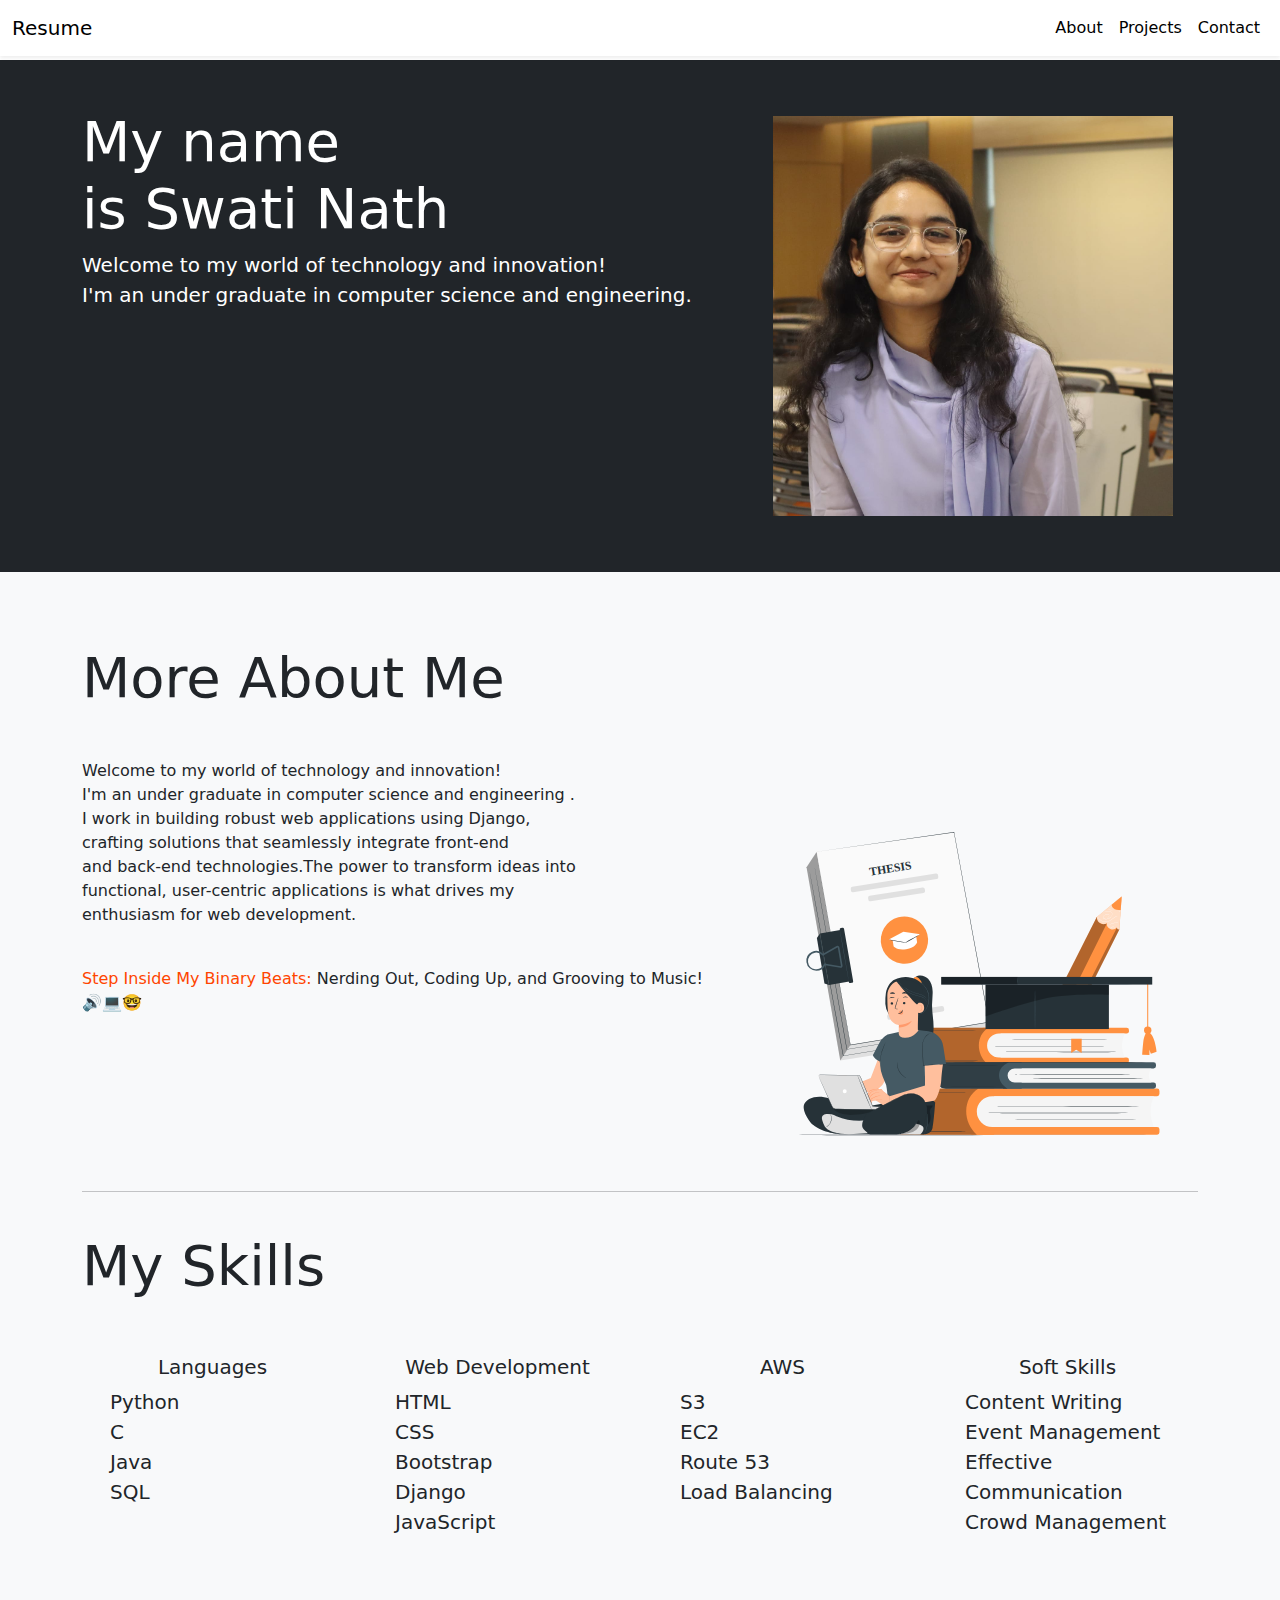
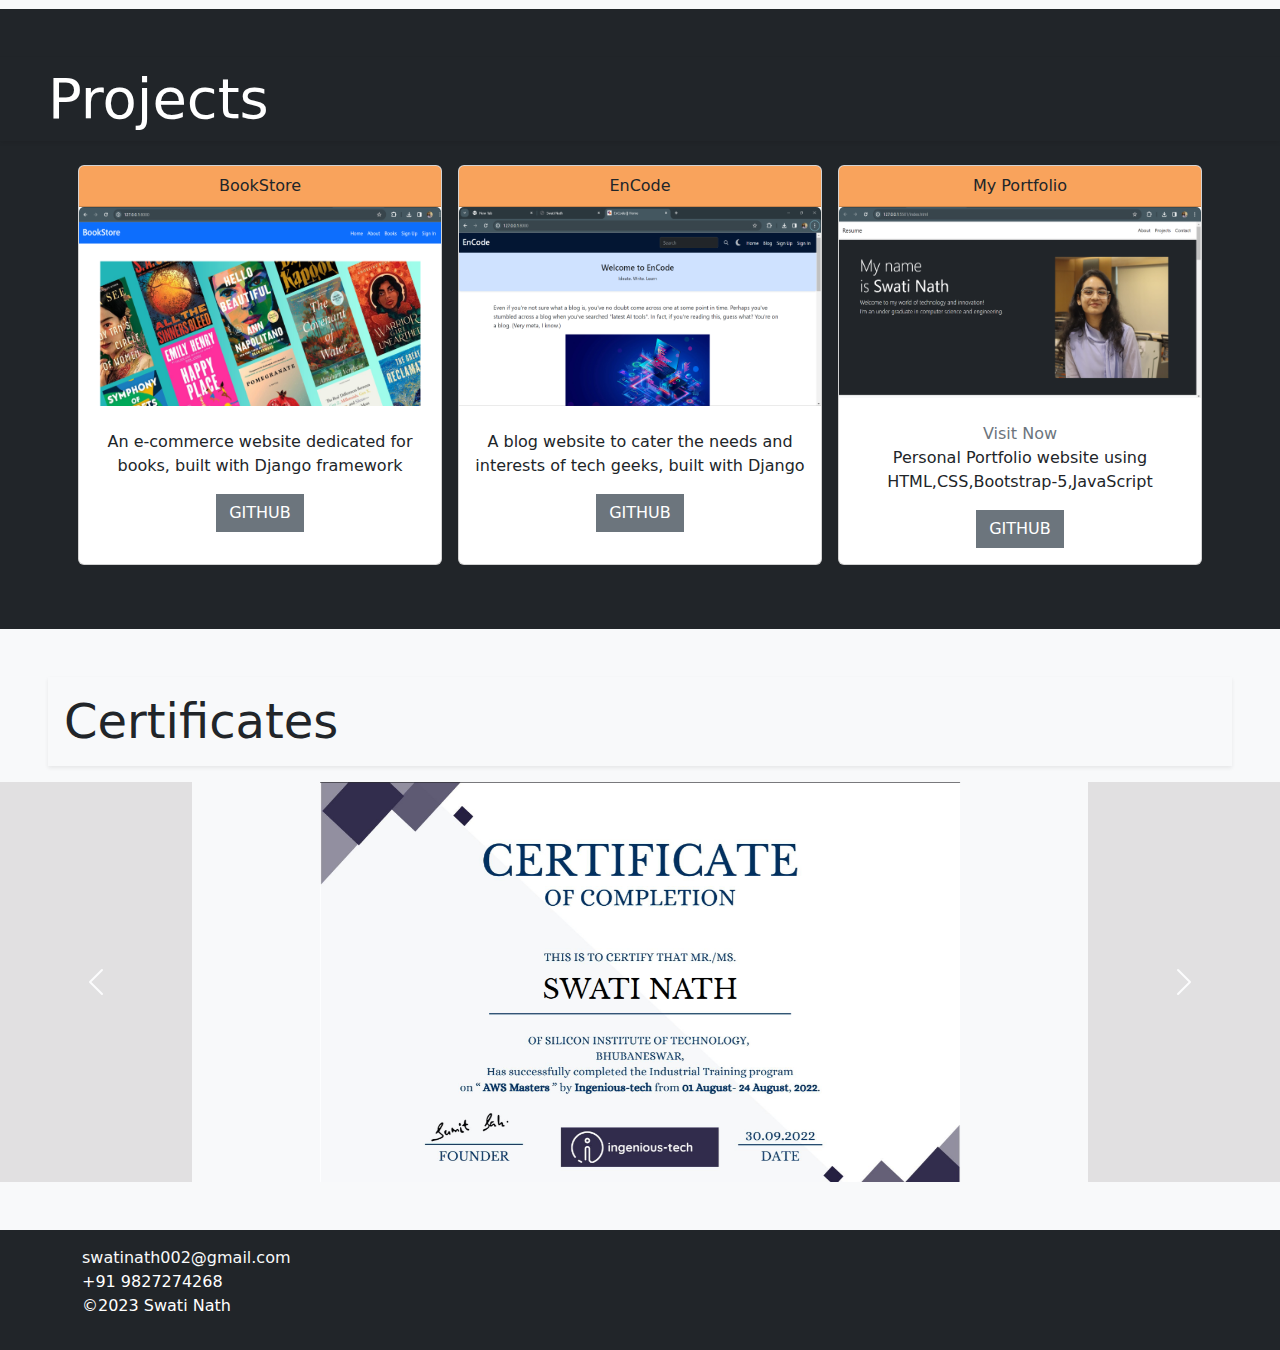
==== commit 5bde60ab: "resume updated" ====
--- a/index.html
+++ b/index.html
@@ -121,21 +121,7 @@
            
         <div class="container py-2 d-flex">
             <div class="row">
-                <div class="col-md-4 p-2 text-center">
-                    <div class="card">
-                        <div class="card-header">
-                          My Portfolio
-                          
-                        </div>
-                        <img src="./image/pf.png" class="card-img-top" style="height: 50%;" alt="...">
-                        <div class="card-body">
-                          <h5 class="card-title text-fs-6"></h5>
-                          <a href="https://swatinath.netlify.app/" class="text-decoration-none text-secondary" target="_blank">Visit Now</a>
-                          <p class="card-text text-lead">Personal Portfolio website using HTML,CSS,Bootstrap-5,JavaScript</p>
-                          <a href="https://github.com/swatinath/portfolio" class="btn btn-secondary text-lead-monospace rounded-0" target="_blank">GITHUB</a>
-                        </div>
-                    </div>
-                </div>
+                
                 <div class="col-md-4 p-2 text-center">
                     <div class="card">
                         <div class="card-header">
@@ -152,16 +138,31 @@
                 <div class="col-md-4 p-2 text-center">
                     <div class="card">
                         <div class="card-header">
-                          Article Summarization
-                        </div>
+                          EnCode
+                        </div>
+                        <img src="./image/enc.png" class="card-img-top" style="height: 50%;" alt="...">
                         <div class="card-body">
                           <h5 class="card-title"></h5>
-                          <p class="card-text text-lead">Use of machine learning to automate the process of summarizing lengthy articles <br>(On-going)</p>
-                          <a href="#" target="_blank" disabled><button type="button" class="btn btn-secondary rounded-0" disabled>GITHUB</button>
+                          <p class="card-text text-lead">A blog website to cater the needs and interests of tech geeks, built with Django</p>
+                          <a href="https://github.com/swatinath/EnCode" target="_blank" ><button type="button" class="btn btn-secondary rounded-0 text-lead-monospace" >GITHUB</button>
                           </a>
                         </div>
                       </div>
                 </div>
+                <div class="col-md-4 p-2 text-center">
+                  <div class="card">
+                      <div class="card-header">
+                        My Portfolio
+                      </div>
+                      <img src="./image/pf.png" class="card-img-top" style="height: 50%;" alt="...">
+                      <div class="card-body">
+                        <h5 class="card-title text-fs-6"></h5>
+                        <a href="https://swatinath.netlify.app/" class="text-decoration-none text-secondary" target="_blank">Visit Now</a>
+                        <p class="card-text text-lead">Personal Portfolio website using HTML,CSS,Bootstrap-5,JavaScript</p>
+                        <a href="https://github.com/swatinath/portfolio" class="btn btn-secondary text-lead-monospace rounded-0" target="_blank">GITHUB</a>
+                      </div>
+                  </div>
+              </div>
             </div>
         </div>
         
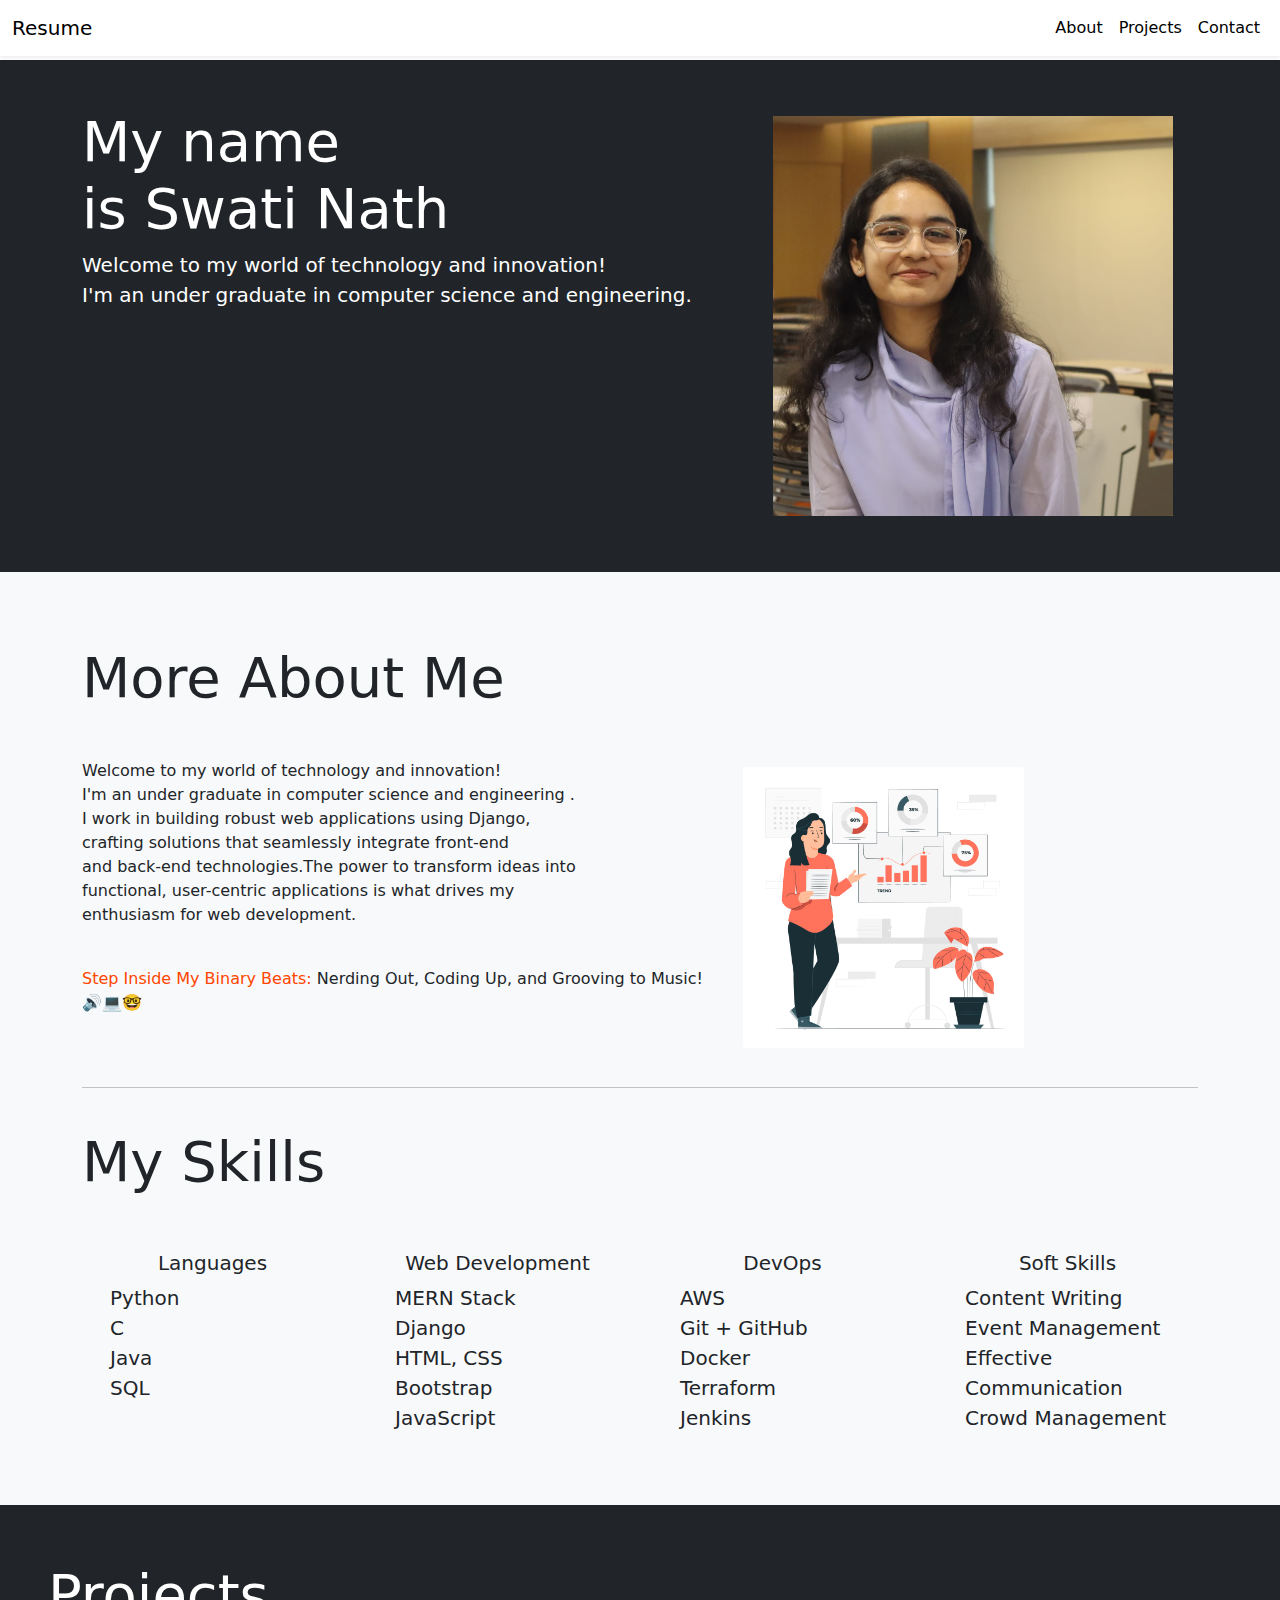
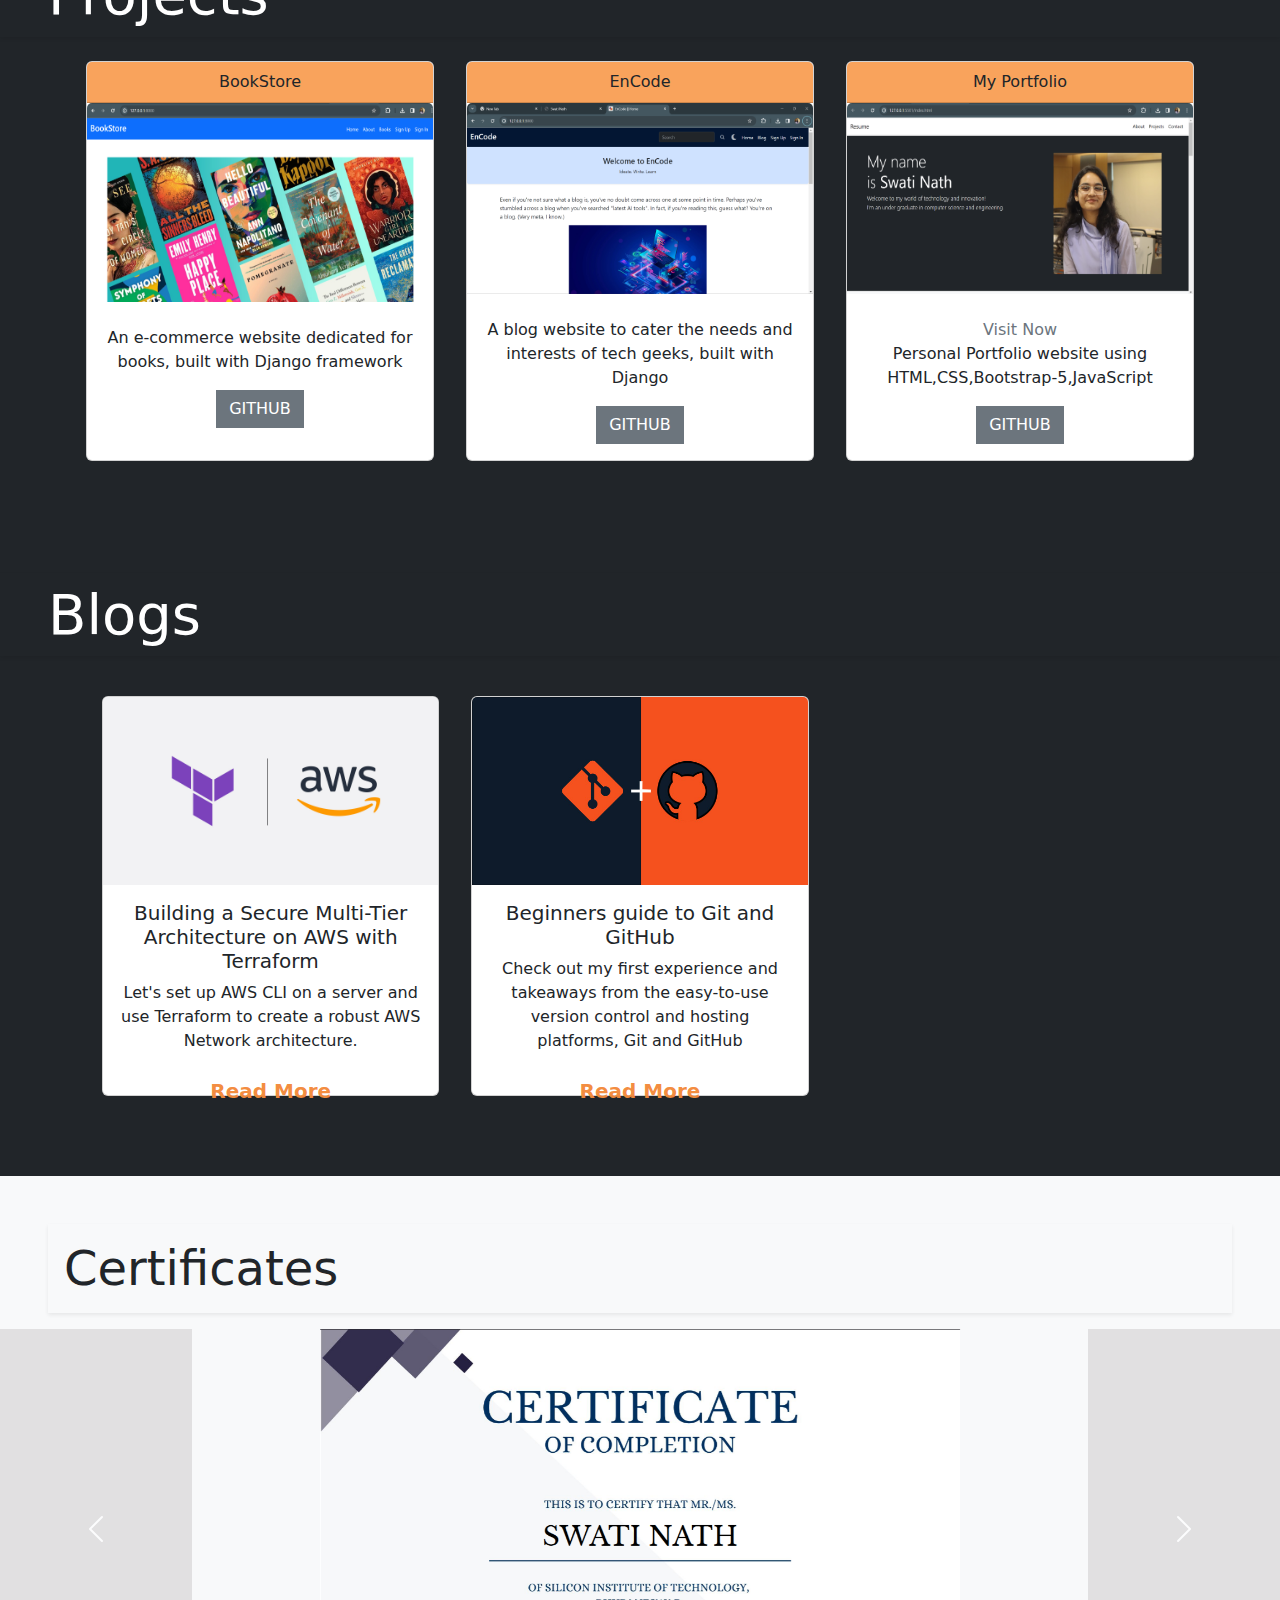
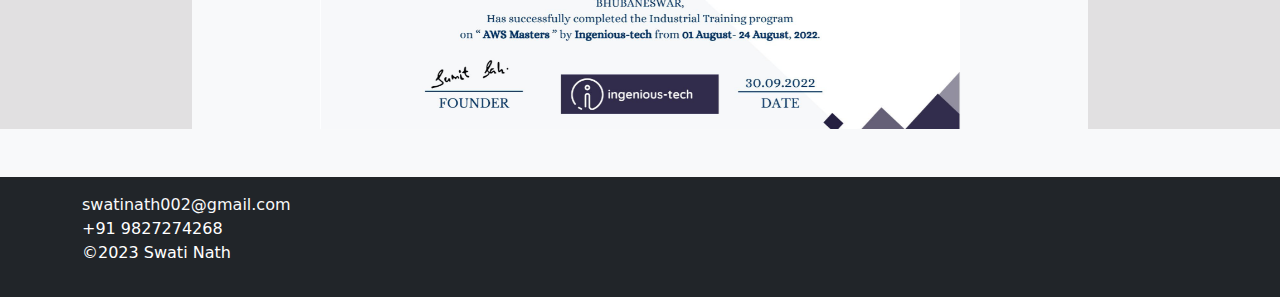
==== commit 0ce41610: "blogs added" ====
--- a/index.html
+++ b/index.html
@@ -61,8 +61,21 @@
               </p>
           </div>
           <div class="col-md-5 col-12 p-2 text-center">
-            <img src="./image/Thesis-pana.svg" class="photo img-fluid mx-auto" alt="...">
-        </div>
+            <div id="stage" style="width: 280px; height: 280px;">
+              <div class="spinner">
+                <div class="face1"><img src="image/illr-1.jpg" alt="" style="width: 280px; height: 280px;"></div>
+                <div class="face2"><img src="image/illr-2.svg" alt="" style="width: 280px; height: 280px;"></div>
+                <div class="face3"><img src="image/illr-3.svg" alt="" style="width: 280px; height: 280px;"></div>
+                <div class="face4"><img src="image/illr-4.svg" alt="" style="width: 280px; height: 280px;"></div>
+                <div class="face5"><img src="image/illr-5.png" alt="" style="width: 280px; height: 280px;"></div>
+                <div class="face6"><img src="image/illr-6.svg" alt="" style="width: 280px; height: 280px;"></div>
+              </div>
+              </div>
+          </div>
+            <div class="spinner">
+              
+              
+          </div>
         </div>
         <div class="text-dark">
           <hr>
@@ -81,20 +94,21 @@
         <div class="col-md-3 p-2 text-center">
           <h5>Web Development</h5>
             <ul class="fs-5 text-start" style="list-style-type: none;">
-              <li>HTML</li>
-              <li>CSS</li>
+              <li>MERN Stack</li>
+              <li>Django</li>
+              <li>HTML, CSS</li>
               <li>Bootstrap</li>
-              <li>Django</li>
               <li>JavaScript</li>
             </ul>
         </div>
         <div class="col-md-3 p-2 text-center">
-          <h5>AWS</h5>
+          <h5>DevOps</h5>
             <ul class="fs-5 text-start" style="list-style-type: none;">
-              <li>S3</li>
-              <li>EC2</li>
-              <li>Route 53</li>
-              <li>Load Balancing</li>
+              <li>AWS</li>
+              <li>Git + GitHub</li>
+              <li>Docker</li>
+              <li>Terraform</li>
+              <li>Jenkins</li>
               
             </ul>
         </div>
@@ -123,7 +137,7 @@
             <div class="row">
                 
                 <div class="col-md-4 p-2 text-center">
-                    <div class="card">
+                    <div class="card mx-2">
                         <div class="card-header">
                           BookStore
                         </div>
@@ -136,7 +150,7 @@
                       </div>
                 </div>
                 <div class="col-md-4 p-2 text-center">
-                    <div class="card">
+                    <div class="card mx-2">
                         <div class="card-header">
                           EnCode
                         </div>
@@ -150,7 +164,7 @@
                       </div>
                 </div>
                 <div class="col-md-4 p-2 text-center">
-                  <div class="card">
+                  <div class="card mx-2">
                       <div class="card-header">
                         My Portfolio
                       </div>
@@ -167,6 +181,44 @@
         </div>
         
     </section>    
+
+<!-- Blogs -->
+<section id="projects" class="bg-dark text-white py-5">
+  <div>
+      <h3 class="lead display-4 px-5 py-2 shadow-sm d-block projects">Blogs</h3>  
+  </div>
+     
+  <div class="container py-2 d-flex">
+      <div class="row p-3">
+          
+          <div class="col-md-4 p-2 text-center">
+              <div class="card mx-2">
+                  <img src="./image/aws-terraform.jpg" class="card-img-top" style="height: 50%;" alt="...">
+                  <div class="card-body">
+                    <h5 class="card-title">Building a Secure Multi-Tier Architecture on AWS with Terraform</h5>
+                    <p>
+                      Let's set up AWS CLI on a server and use Terraform to create a robust AWS Network architecture.
+                    </p>
+                    <a href="https://swatinath.hashnode.dev/building-a-secure-multi-tier-architecture-on-aws-with-terraform" class="btn text-lead-monospace rounded-0 fw-bold fs-5" target="_blank"><span style="color: rgba(243, 138, 59, 0.973);">Read More</span></a>
+                  </div>
+                </div>
+          </div>
+          <div class="col-md-4 p-2 text-center">
+            <div class="card mx-2">
+                <img src="./image/blog 2.jpg" class="card-img-top" style="height: 50%;" alt="...">
+                <div class="card-body">
+                  <h5 class="card-title">Beginners guide to Git and GitHub</h5>
+                  <p>
+                    Check out my first experience and takeaways from the easy-to-use version control and hosting platforms, Git and GitHub
+                  </p>
+                  <a href="https://swatinath.hashnode.dev/introduction-to-git-and-github" class="btn text-lead-monospace rounded-0 fw-bold fs-5" target="_blank"><span style="color: rgba(243, 138, 59, 0.973);">Read More</span></a>
+                </div>
+              </div>
+        </div>
+      </div>
+  </div>
+  
+</section>
 
     <!-- Certifications carousel -->
     <section class="bg-light py-5">
--- a/CSS/style.css
+++ b/CSS/style.css
@@ -57,6 +57,51 @@
     height: 400px;
 }
 
+.spinner div {
+    position: absolute;
+    width: 280px;
+    height: 280px;
+    border: 1px solid #ffffff;
+    background: rgb(255, 255, 255, 0.9);
+    box-shadow: inset 0 0 20px rgba(255, 255, 255, 0.9);
+    text-align: center;
+    line-height: 120px;
+    font-size: 100px;
+}
+
+.spinner .face1 { 
+    transform: translateZ(60px);
+}
+.spinner .face2 { 
+    transform: rotateY(90deg) translateZ(60px); 
+}
+.spinner .face3 { 
+    transform: rotateY(90deg) rotateX(90deg) translateZ(60px); 
+}
+.spinner .face4 { 
+    transform: rotateY(180deg) rotateZ(90deg) translateZ(60px); 
+}
+.spinner .face5 { 
+    transform: rotateY(-90deg) rotateZ(90deg) translateZ(60px); 
+}
+.spinner .face6 { 
+    transform: rotateX(-90deg) translateZ(60px); 
+}
+
+.spinner {
+    animation: spincube 15s ease-in-out infinite;
+    transform-style: preserve-3d;
+    transform-origin: 60px 60px 0;
+}
+
+@keyframes spincube {
+    16%      { transform: rotateY(-90deg); }
+    33%      { transform: rotateY(-90deg) rotateZ(90deg); }
+    50%      { transform: rotateY(180deg) rotateZ(90deg); }
+    66%      { transform: rotateY(90deg) rotateX(90deg); }
+    83%      { transform: rotateX(90deg); }
+}
+
 @media only screen and (max-width: 786px) {
     .container{
         width: 100%;
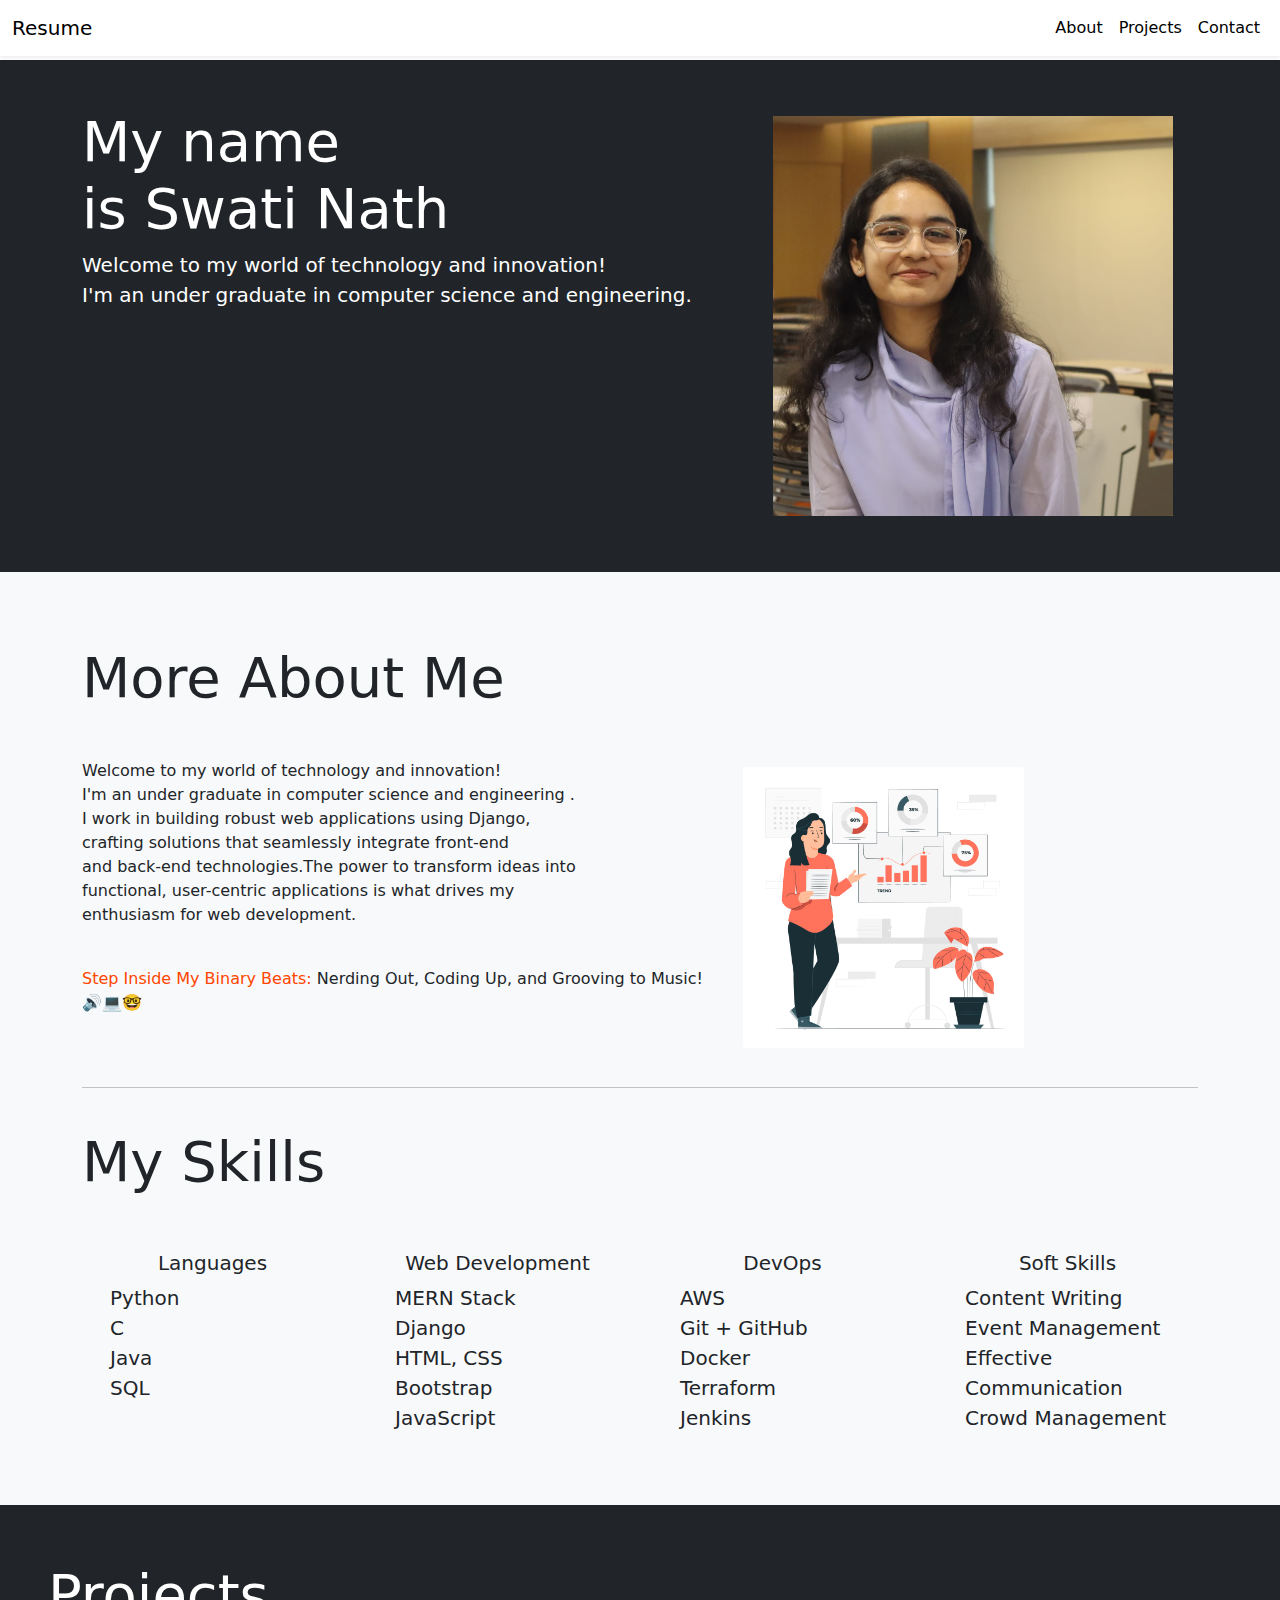
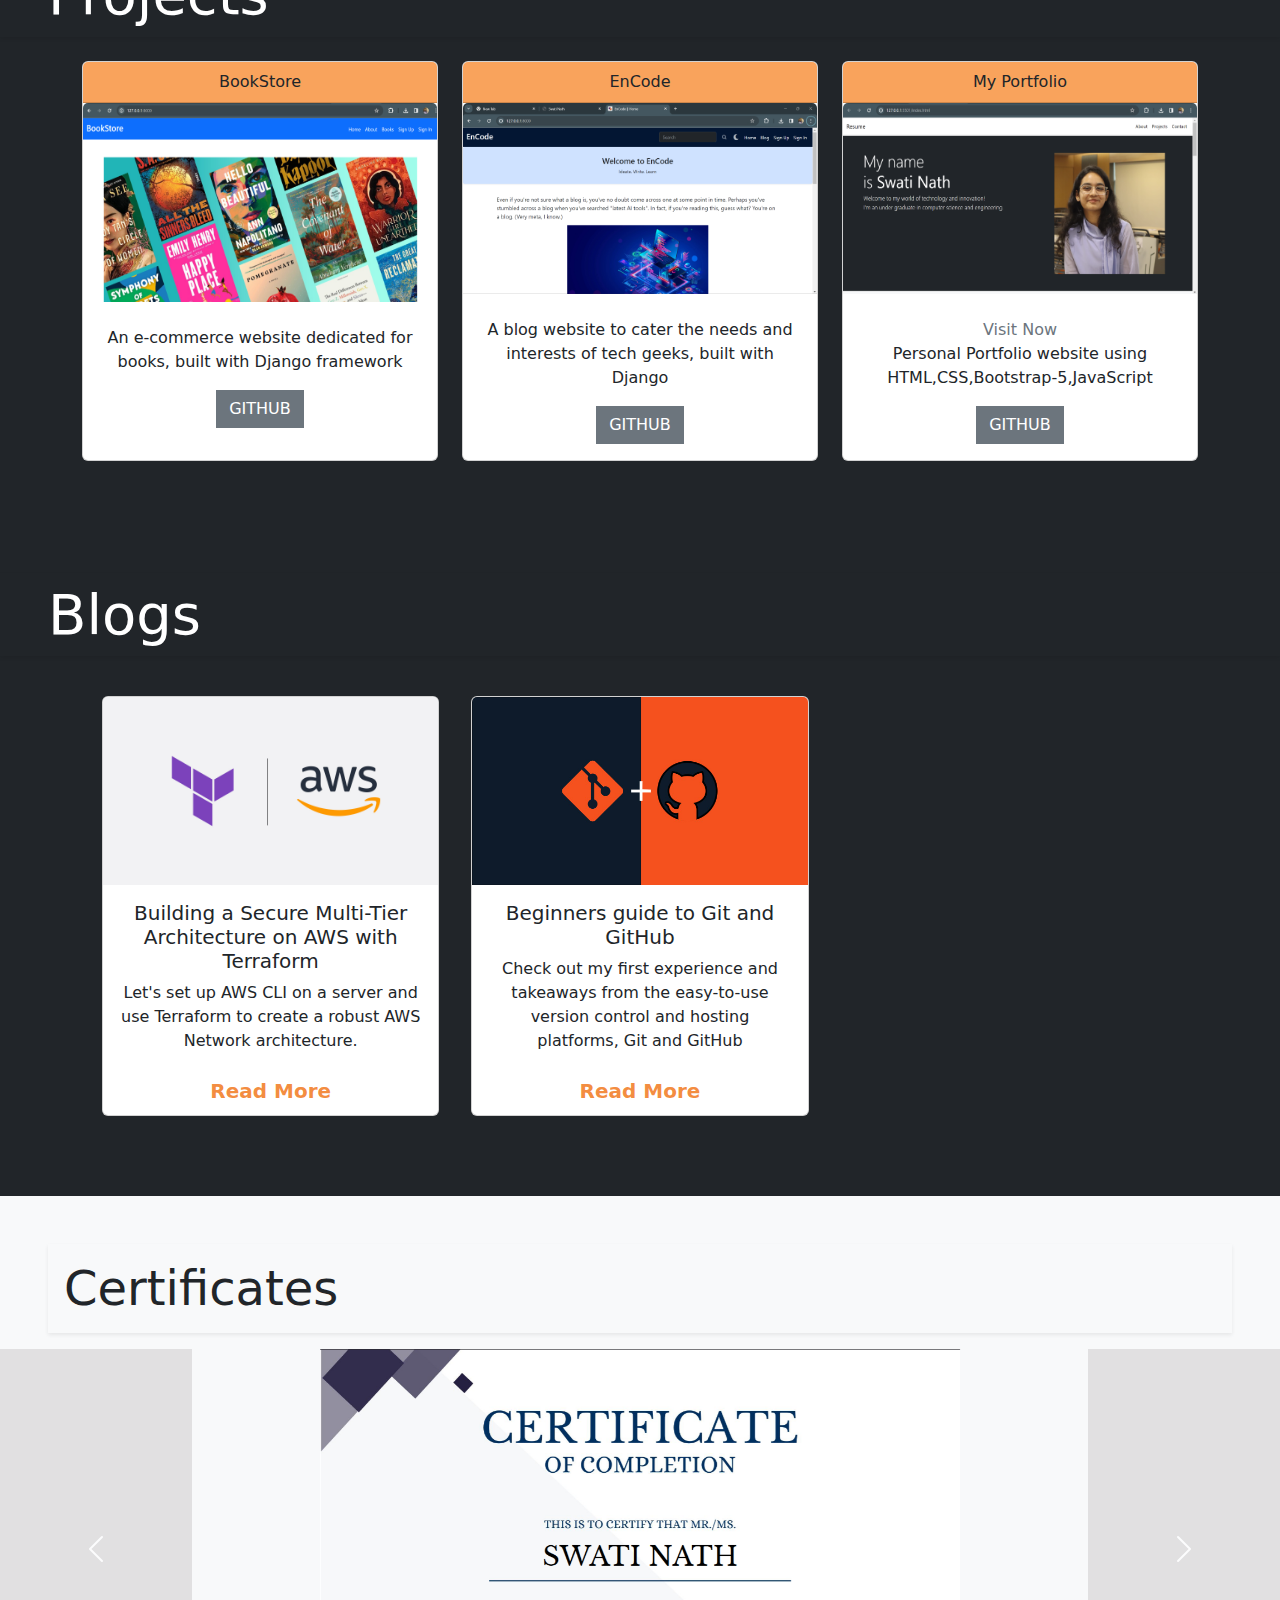
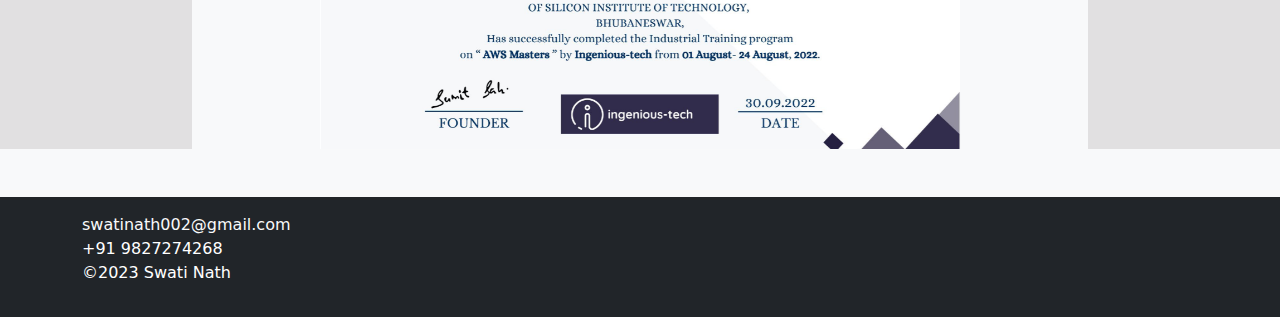
==== commit 72698acb: "minor design fix" ====
--- a/index.html
+++ b/index.html
@@ -137,7 +137,7 @@
             <div class="row">
                 
                 <div class="col-md-4 p-2 text-center">
-                    <div class="card mx-2">
+                    <div class="card mx-1">
                         <div class="card-header">
                           BookStore
                         </div>
@@ -150,7 +150,7 @@
                       </div>
                 </div>
                 <div class="col-md-4 p-2 text-center">
-                    <div class="card mx-2">
+                    <div class="card mx-1">
                         <div class="card-header">
                           EnCode
                         </div>
@@ -164,7 +164,7 @@
                       </div>
                 </div>
                 <div class="col-md-4 p-2 text-center">
-                  <div class="card mx-2">
+                  <div class="card mx-1">
                       <div class="card-header">
                         My Portfolio
                       </div>
@@ -190,9 +190,8 @@
      
   <div class="container py-2 d-flex">
       <div class="row p-3">
-          
           <div class="col-md-4 p-2 text-center">
-              <div class="card mx-2">
+              <div class="card mx-2" style="height: 420px;">
                   <img src="./image/aws-terraform.jpg" class="card-img-top" style="height: 50%;" alt="...">
                   <div class="card-body">
                     <h5 class="card-title">Building a Secure Multi-Tier Architecture on AWS with Terraform</h5>
@@ -204,7 +203,7 @@
                 </div>
           </div>
           <div class="col-md-4 p-2 text-center">
-            <div class="card mx-2">
+            <div class="card mx-2"  style="height: 420px;">
                 <img src="./image/blog 2.jpg" class="card-img-top" style="height: 50%;" alt="...">
                 <div class="card-body">
                   <h5 class="card-title">Beginners guide to Git and GitHub</h5>
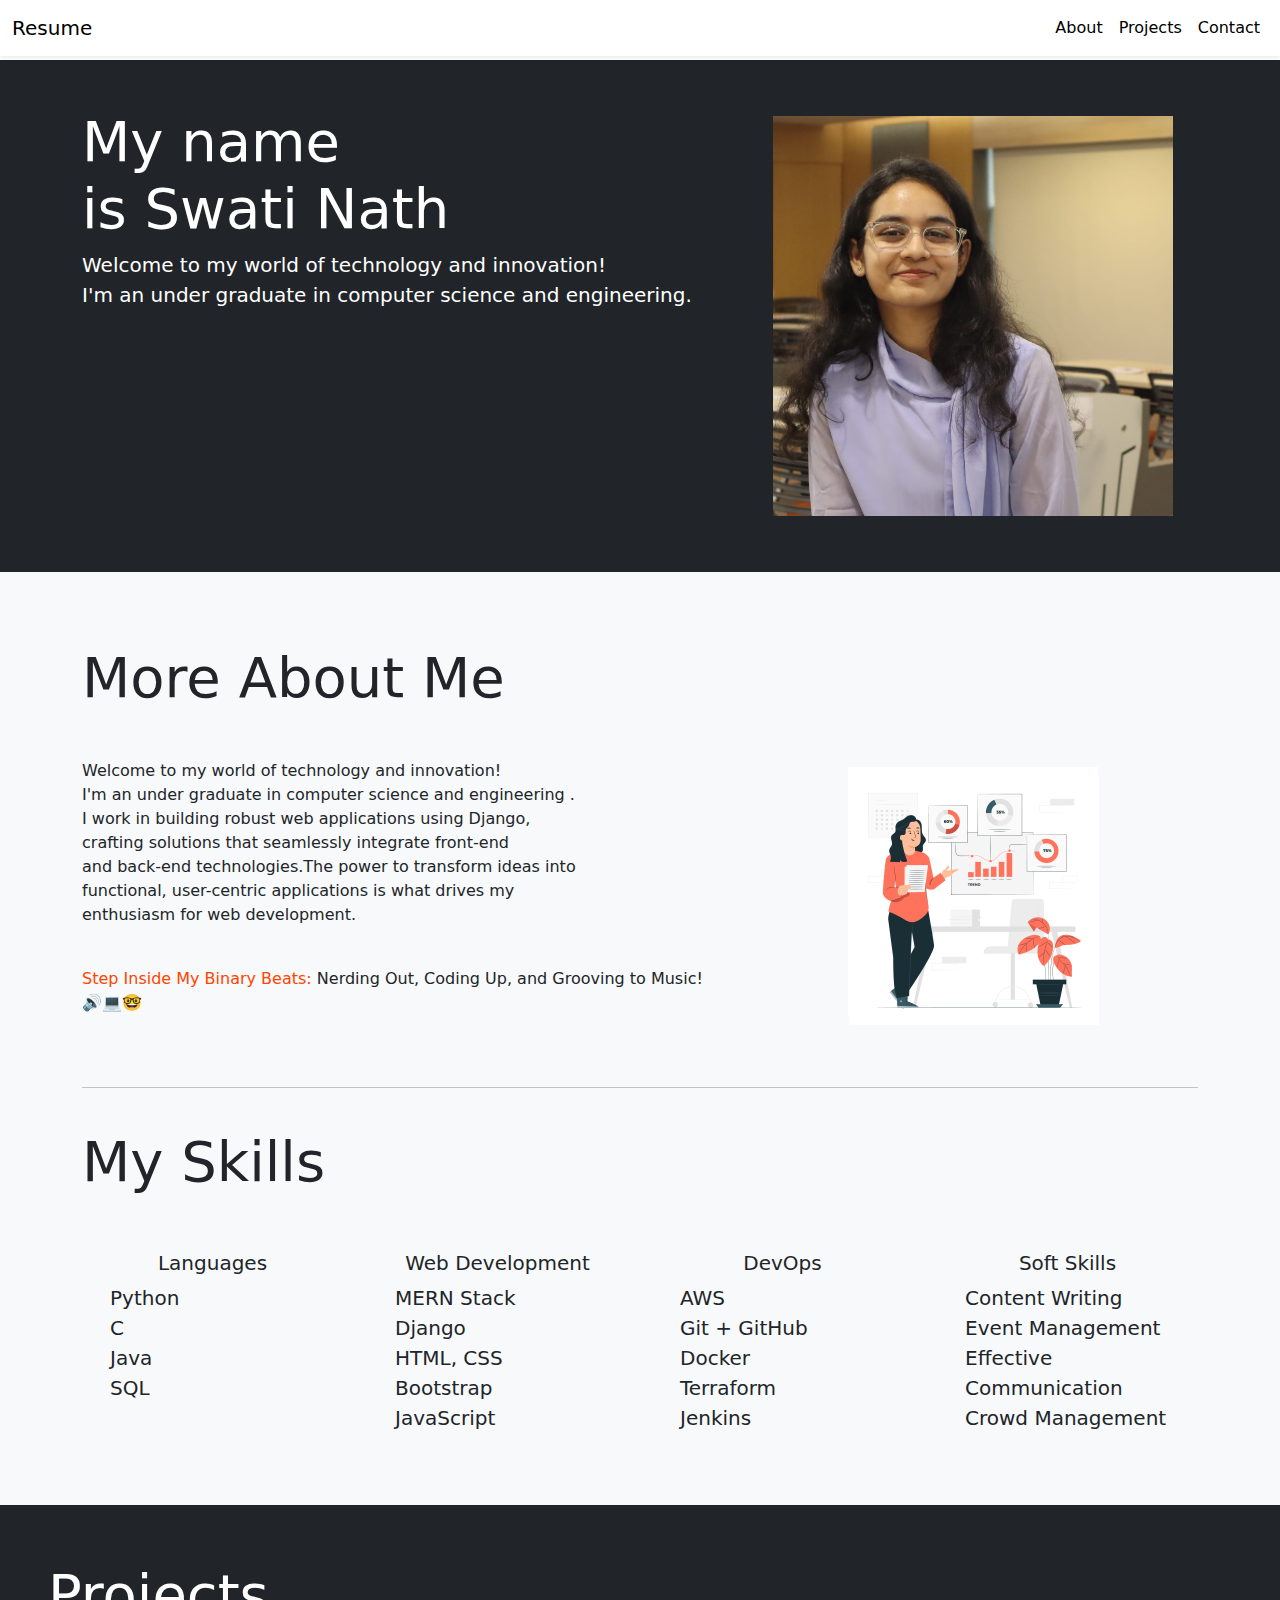
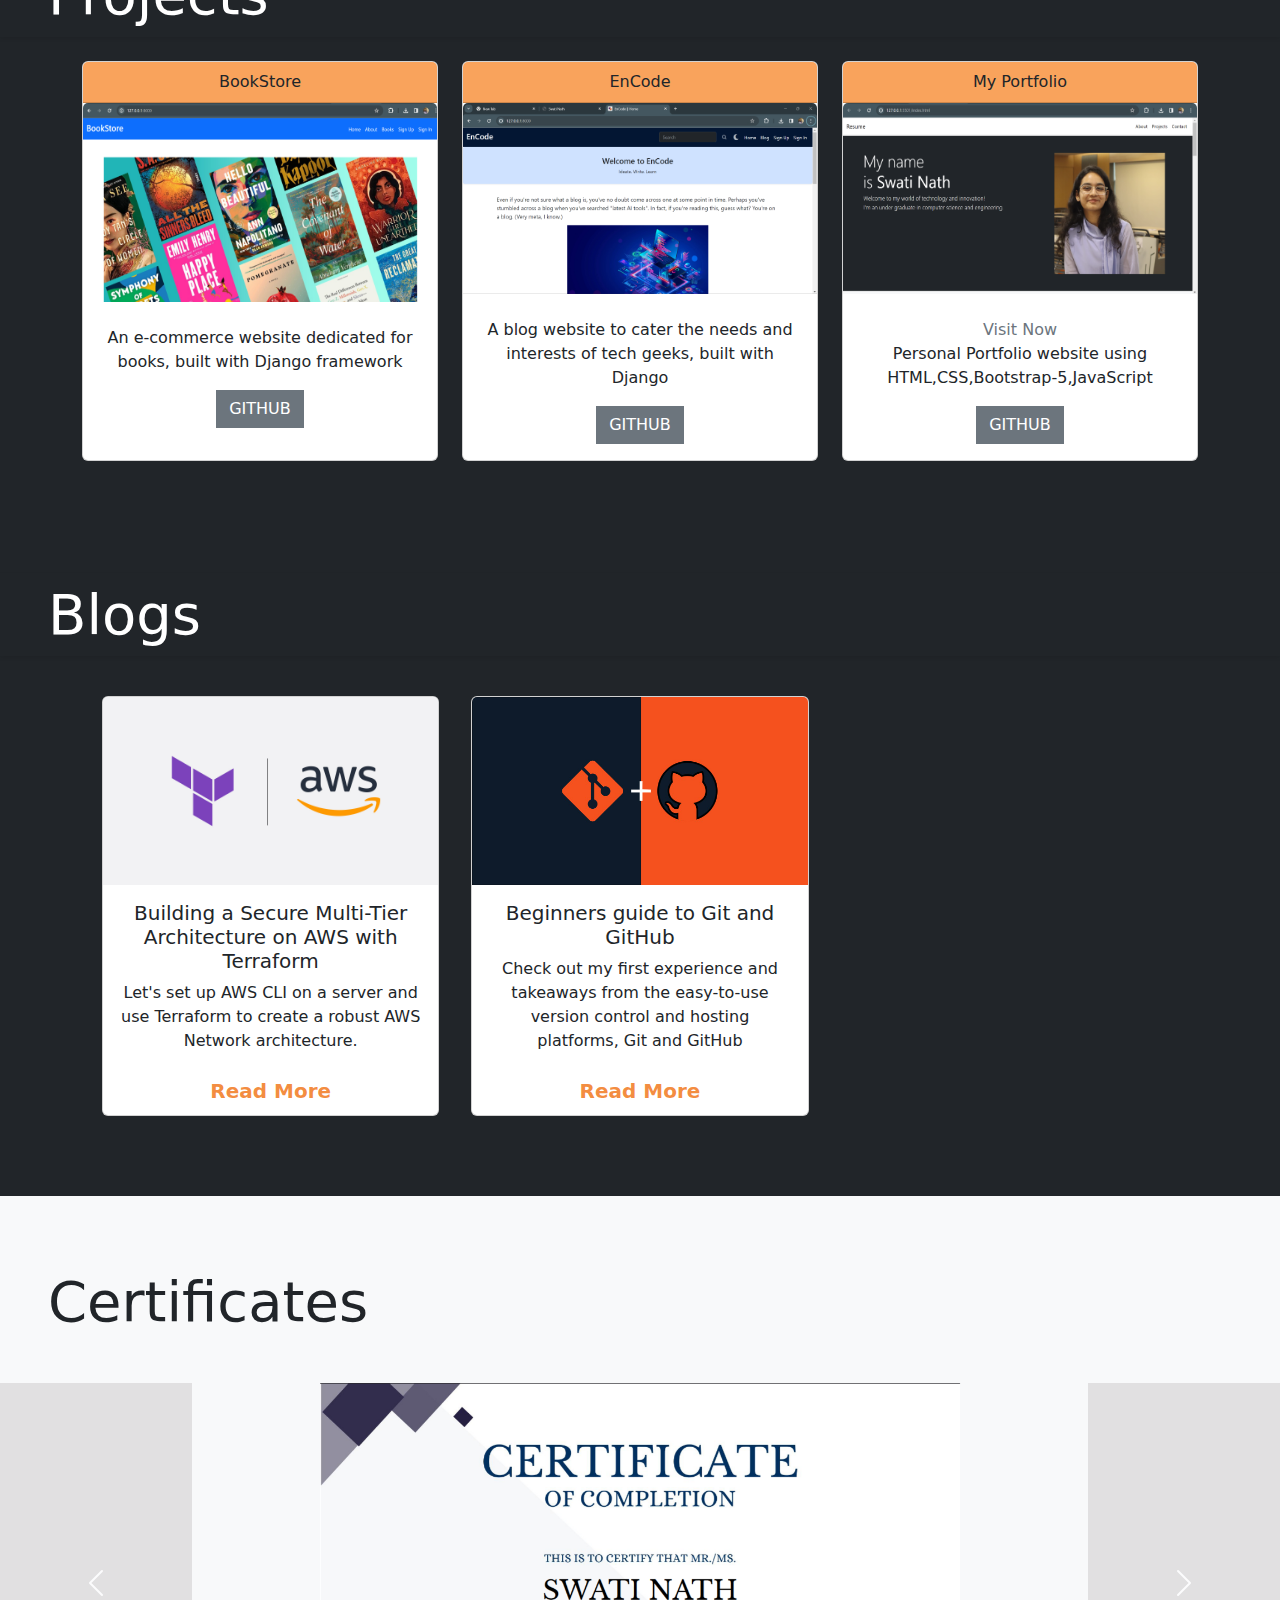
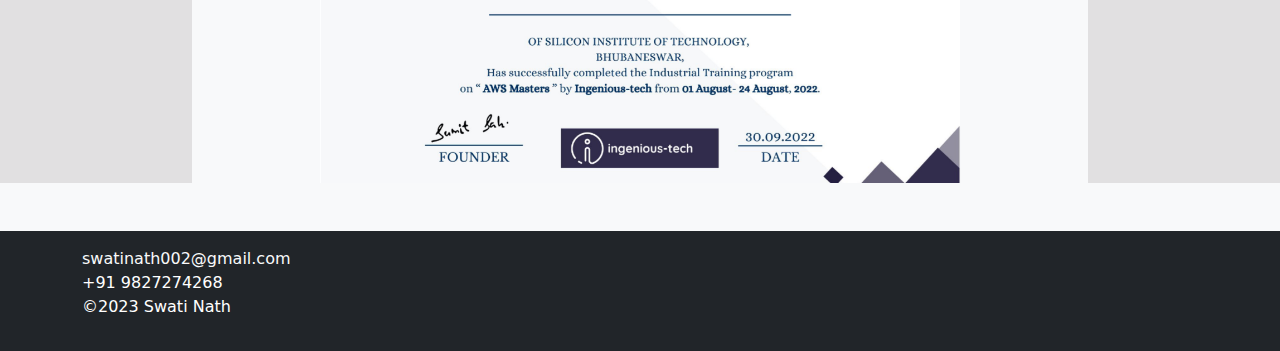
==== commit 1cf92126: "cube design fixed" ====
--- a/index.html
+++ b/index.html
@@ -61,14 +61,14 @@
               </p>
           </div>
           <div class="col-md-5 col-12 p-2 text-center">
-            <div id="stage" style="width: 280px; height: 280px;">
+            <div id="stage" style="width: 250px; height: 250px;" class="mx-auto">
               <div class="spinner">
-                <div class="face1"><img src="image/illr-1.jpg" alt="" style="width: 280px; height: 280px;"></div>
-                <div class="face2"><img src="image/illr-2.svg" alt="" style="width: 280px; height: 280px;"></div>
-                <div class="face3"><img src="image/illr-3.svg" alt="" style="width: 280px; height: 280px;"></div>
-                <div class="face4"><img src="image/illr-4.svg" alt="" style="width: 280px; height: 280px;"></div>
-                <div class="face5"><img src="image/illr-5.png" alt="" style="width: 280px; height: 280px;"></div>
-                <div class="face6"><img src="image/illr-6.svg" alt="" style="width: 280px; height: 280px;"></div>
+                <div class="face1"><img src="image/illr-1.jpg" alt="" style="width: 250px; height: 250px;"></div>
+                <div class="face2"><img src="image/illr-2.svg" alt="" style="width: 250px; height: 250px;"></div>
+                <div class="face3"><img src="image/illr-3.svg" alt="" style="width: 250px; height: 250px;"></div>
+                <div class="face4"><img src="image/illr-4.svg" alt="" style="width: 250px; height: 250px;"></div>
+                <div class="face5"><img src="image/illr-5.png" alt="" style="width: 250px; height: 250px;"></div>
+                <div class="face6"><img src="image/illr-6.svg" alt="" style="width: 250px; height: 250px;"></div>
               </div>
               </div>
           </div>
@@ -221,7 +221,7 @@
 
     <!-- Certifications carousel -->
     <section class="bg-light py-5">
-            <h3 class="display-5 shadow-sm py-3 px-3 mx-5 mb-3">Certificates</h3>
+      <h3 class="display-4 mt-4 my-5 px-5">Certificates</h3>
             <div id="carouselExampleFade" class="carousel slide carousel-fade" data-bs-ride="carousel" data-bs-interval="3000">
                 <!-- Carousel Inner -->
                 <div class="carousel-inner">
--- a/CSS/style.css
+++ b/CSS/style.css
@@ -59,13 +59,13 @@
 
 .spinner div {
     position: absolute;
-    width: 280px;
-    height: 280px;
+    width: 250px;
+    height: 250px;
     border: 1px solid #ffffff;
     background: rgb(255, 255, 255, 0.9);
     box-shadow: inset 0 0 20px rgba(255, 255, 255, 0.9);
     text-align: center;
-    line-height: 120px;
+    line-height: 250px;
     font-size: 100px;
 }
 
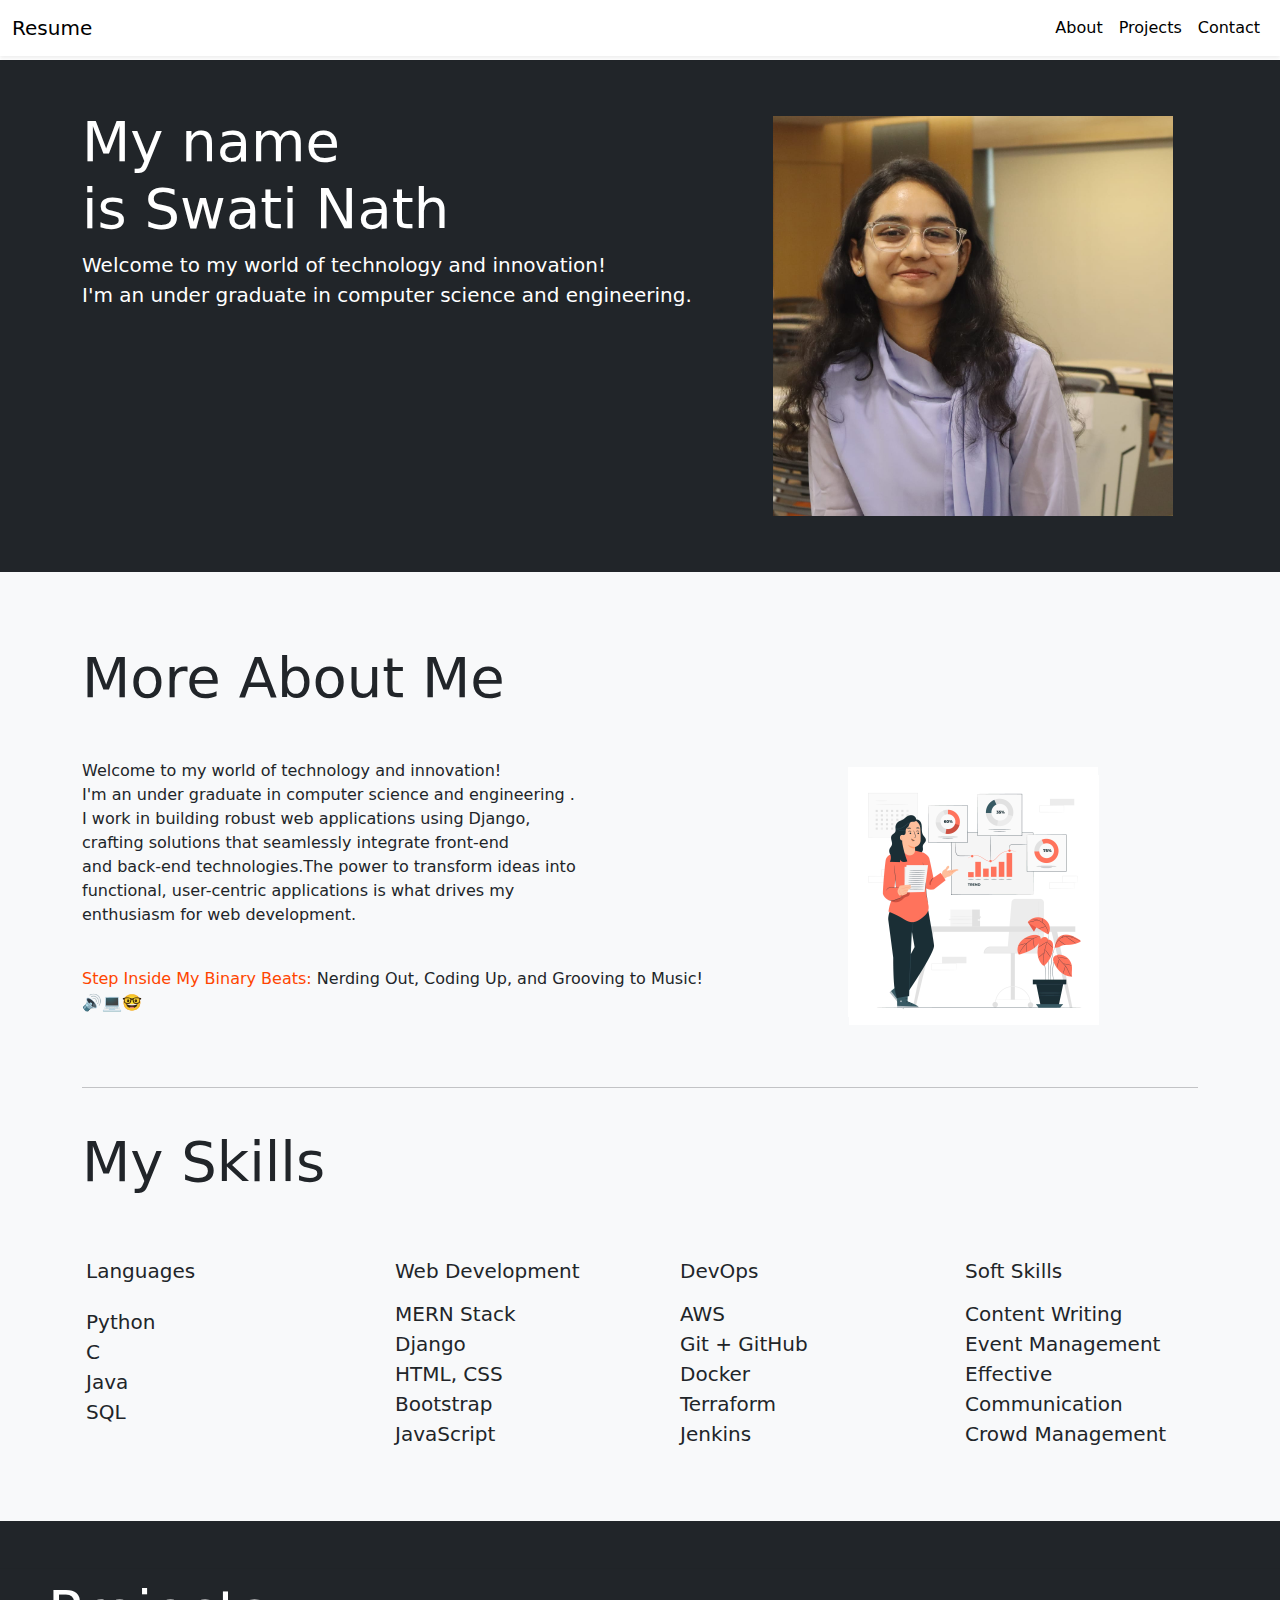
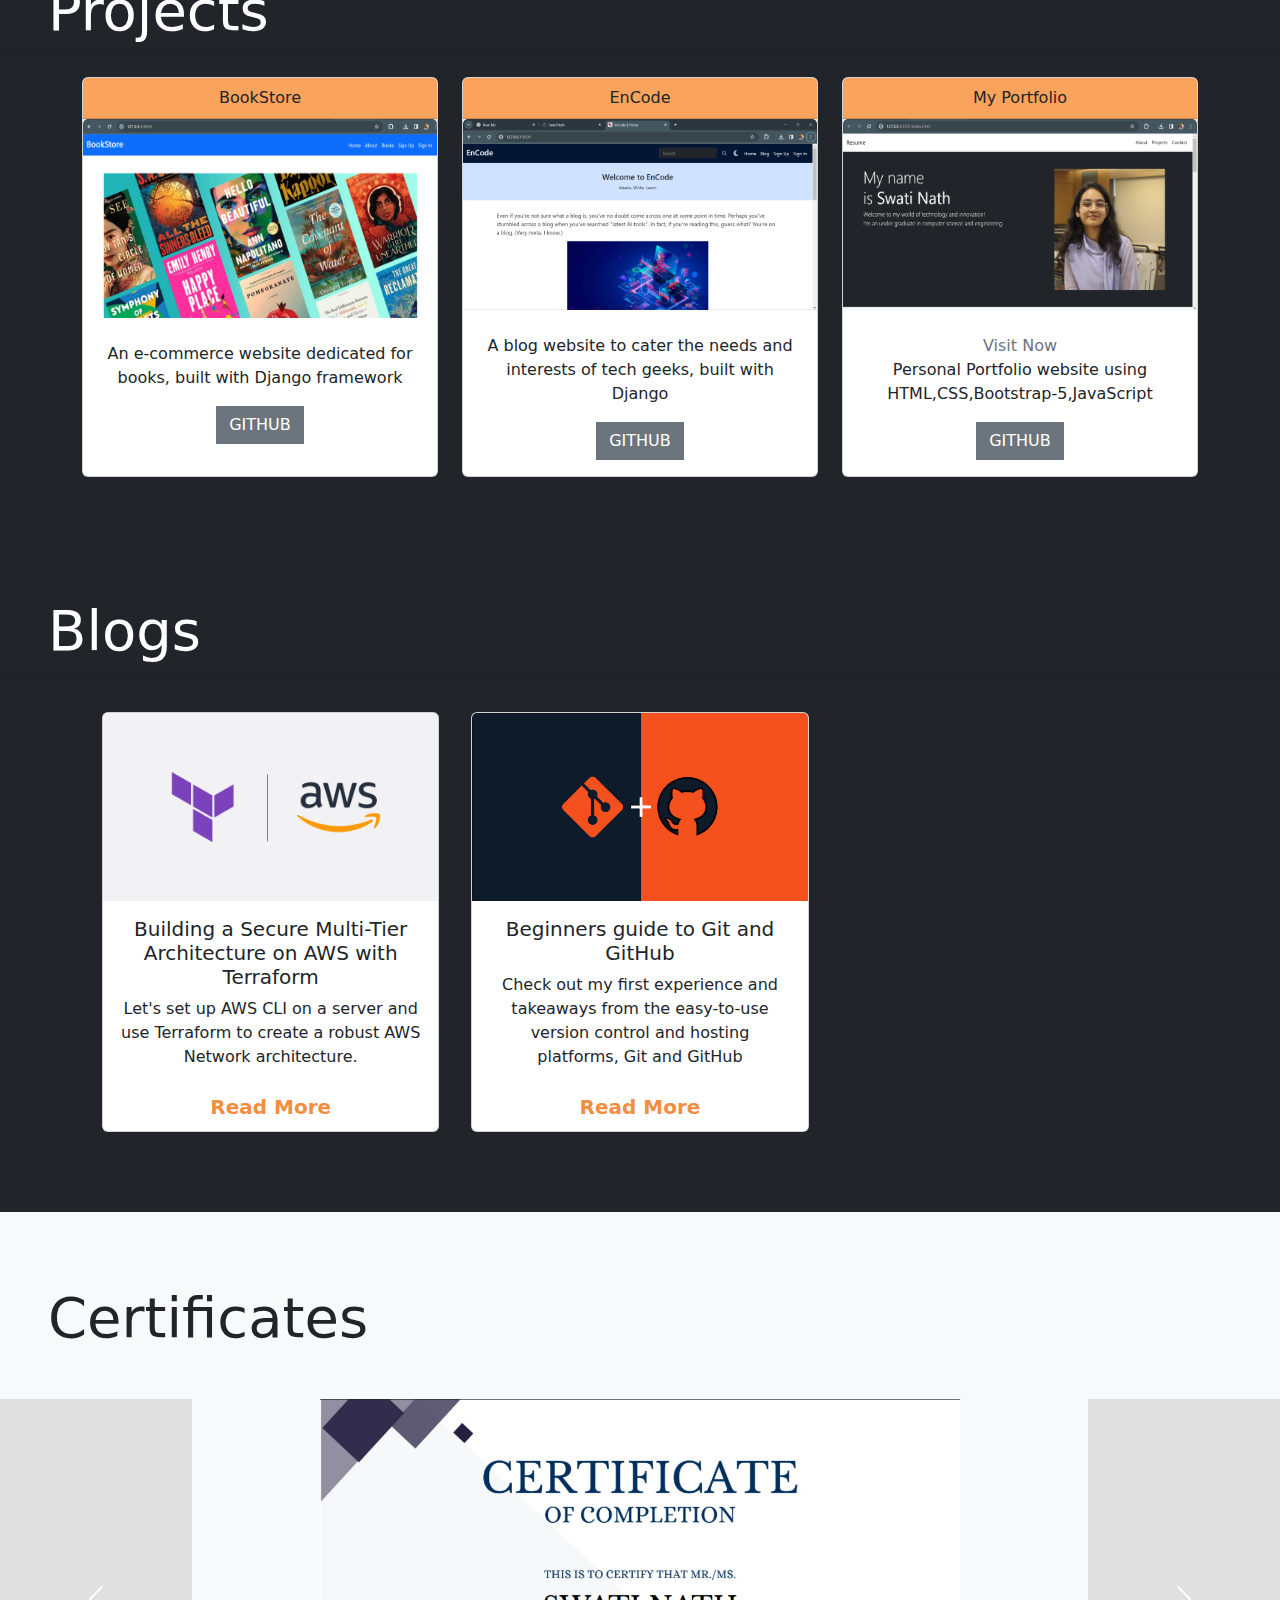
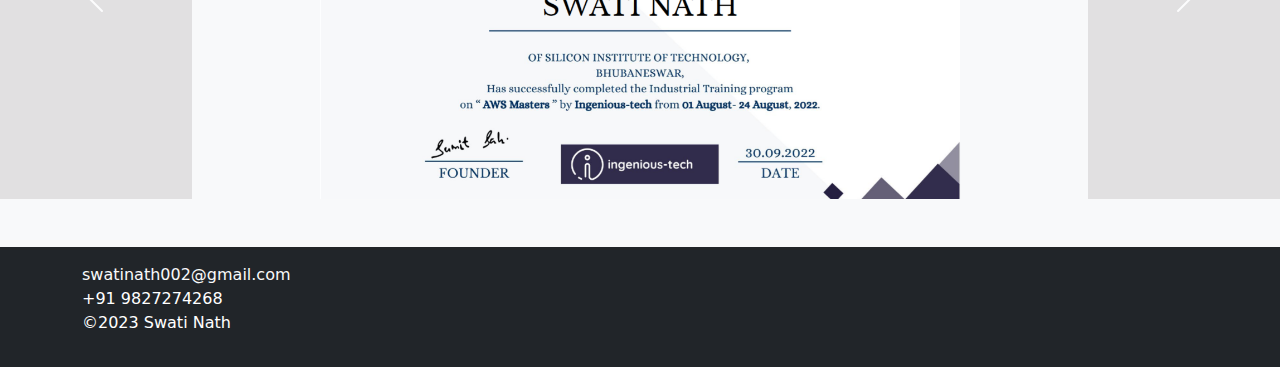
==== commit 516799ef: "skills design updated" ====
--- a/index.html
+++ b/index.html
@@ -82,17 +82,17 @@
         </div>
         <div class="row">
           <h3 class="display-4 mt-4 my-5">My Skills</h3>
-          <div class="col-md-3 p-2 text-center">
-            <h5>Languages</h5>
-            <ul class="fs-5 text-start" style="list-style-type: none;">
+          <div class="col-md-3 p-2">
+            <h5 class="p-2">Languages</h5>
+            <ul class="fs-5 p-2" style="list-style-type: none;">
               <li>Python</li>
               <li>C</li>
               <li>Java</li>
               <li>SQL</li>
             </ul>
           </div>
-        <div class="col-md-3 p-2 text-center">
-          <h5>Web Development</h5>
+        <div class="col-md-3 p-2">
+          <h5 class="p-2 ms-4">Web Development</h5>
             <ul class="fs-5 text-start" style="list-style-type: none;">
               <li>MERN Stack</li>
               <li>Django</li>
@@ -101,8 +101,8 @@
               <li>JavaScript</li>
             </ul>
         </div>
-        <div class="col-md-3 p-2 text-center">
-          <h5>DevOps</h5>
+        <div class="col-md-3 p-2">
+          <h5 class="p-2 ms-4">DevOps</h5>
             <ul class="fs-5 text-start" style="list-style-type: none;">
               <li>AWS</li>
               <li>Git + GitHub</li>
@@ -112,8 +112,8 @@
               
             </ul>
         </div>
-        <div class="col-md-3 p-2 text-center">
-          <h5>Soft Skills</h5>
+        <div class="col-md-3 p-2">
+          <h5 class="p-2 ms-4">Soft Skills</h5>
             <ul class="fs-5 text-start" style="list-style-type: none;">
               <li>Content Writing</li>
               <li>Event Management</li>
